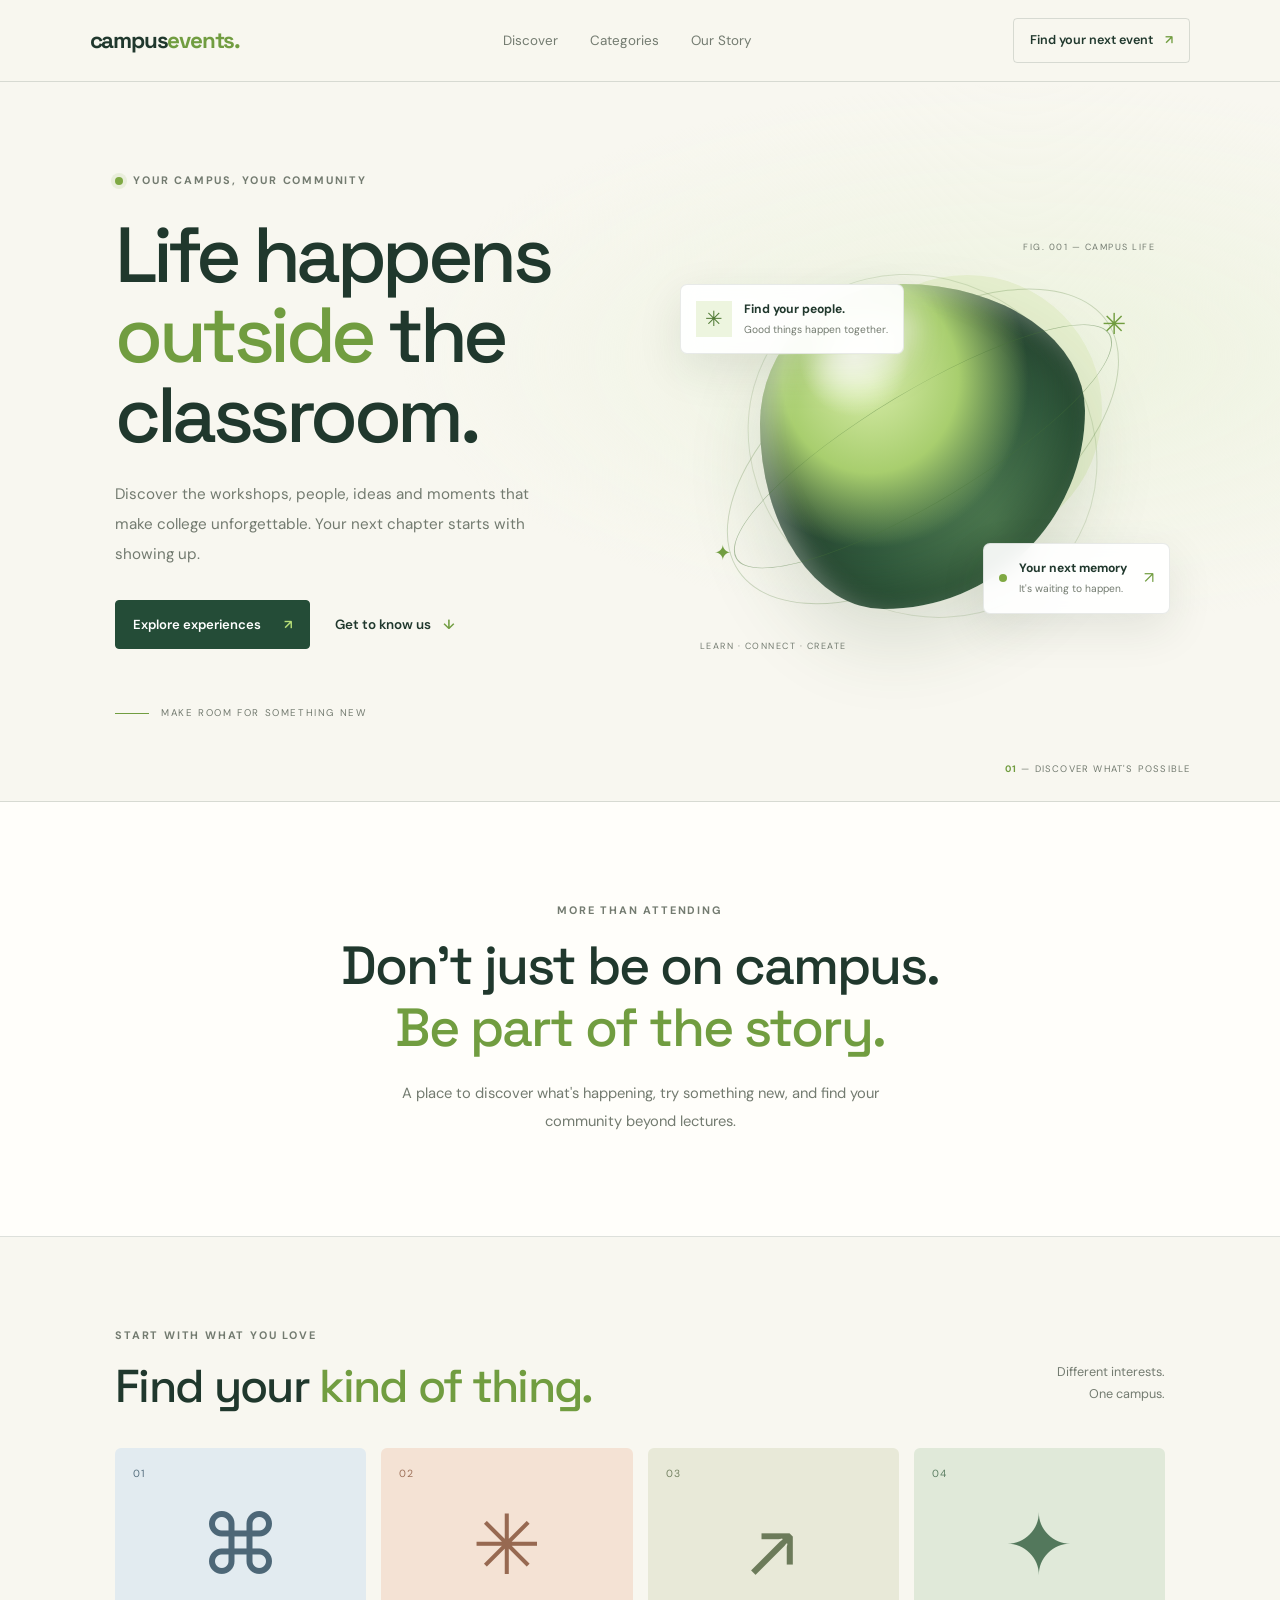
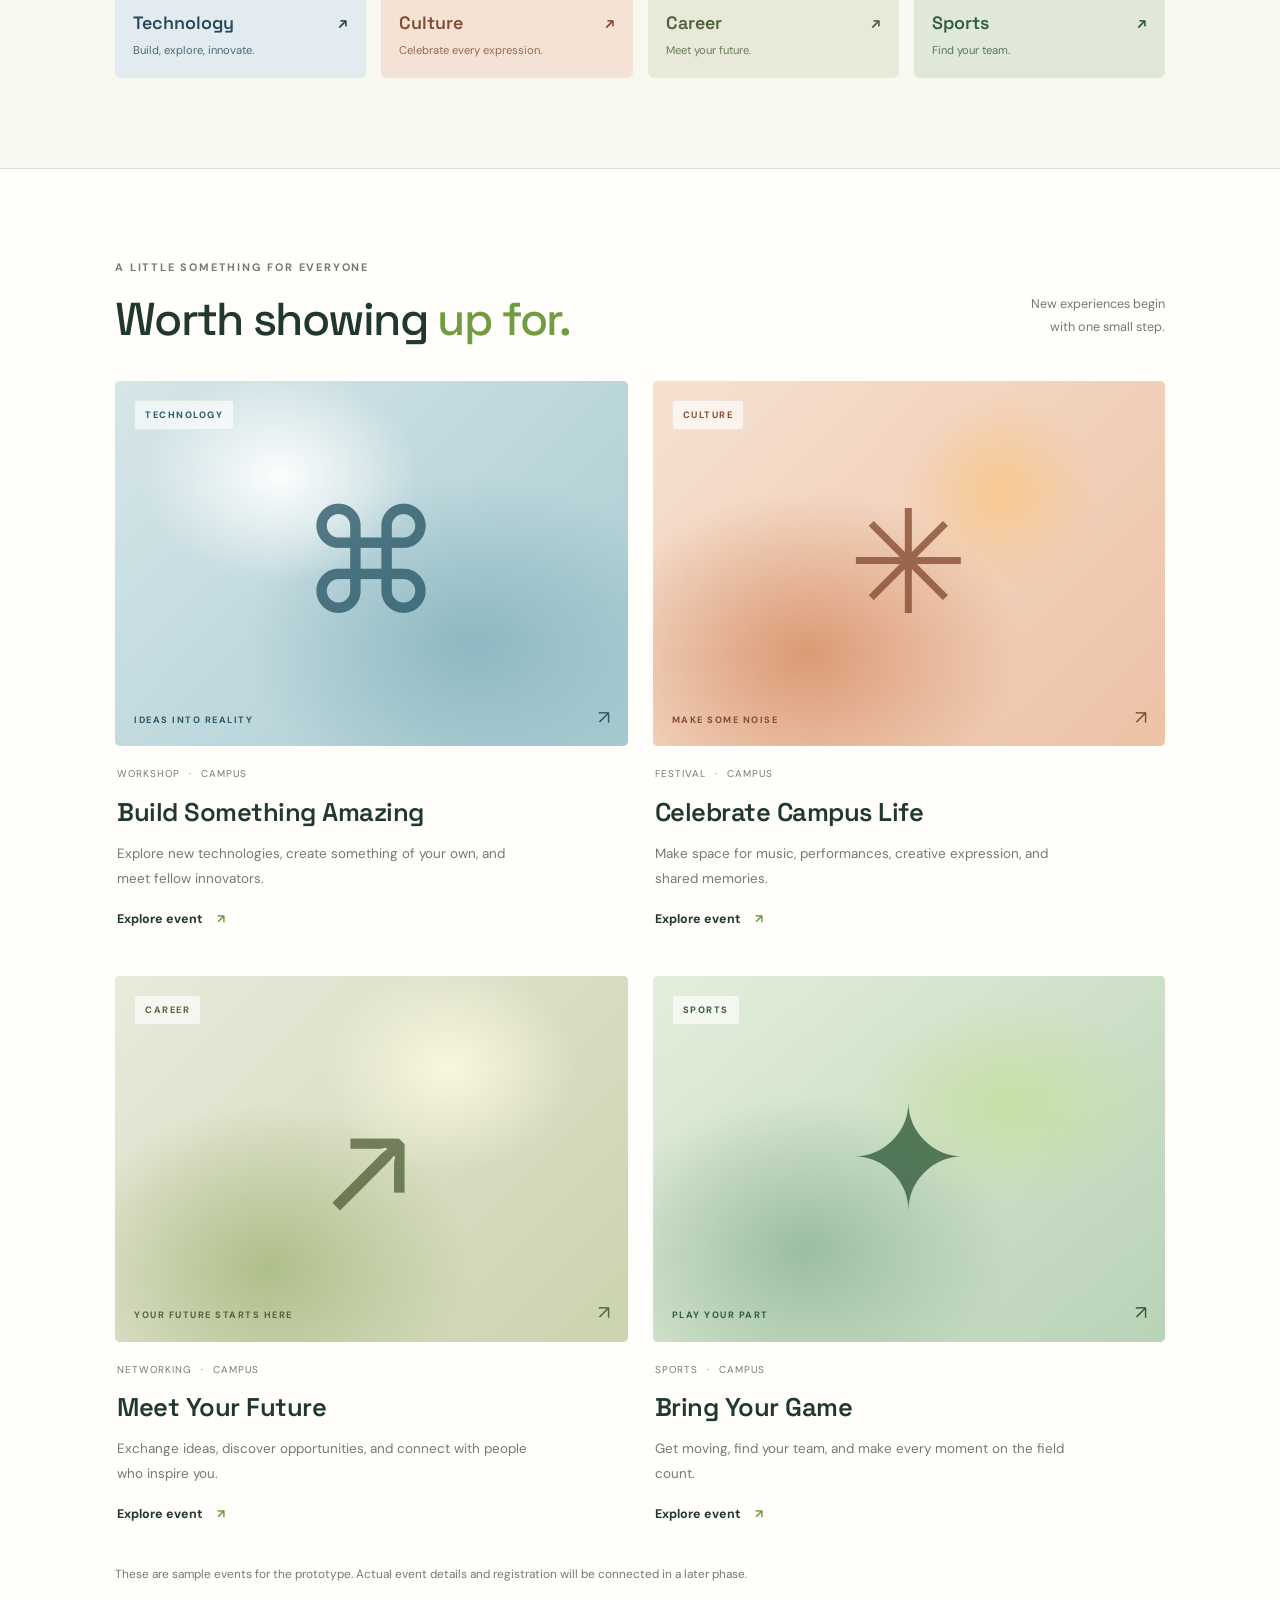
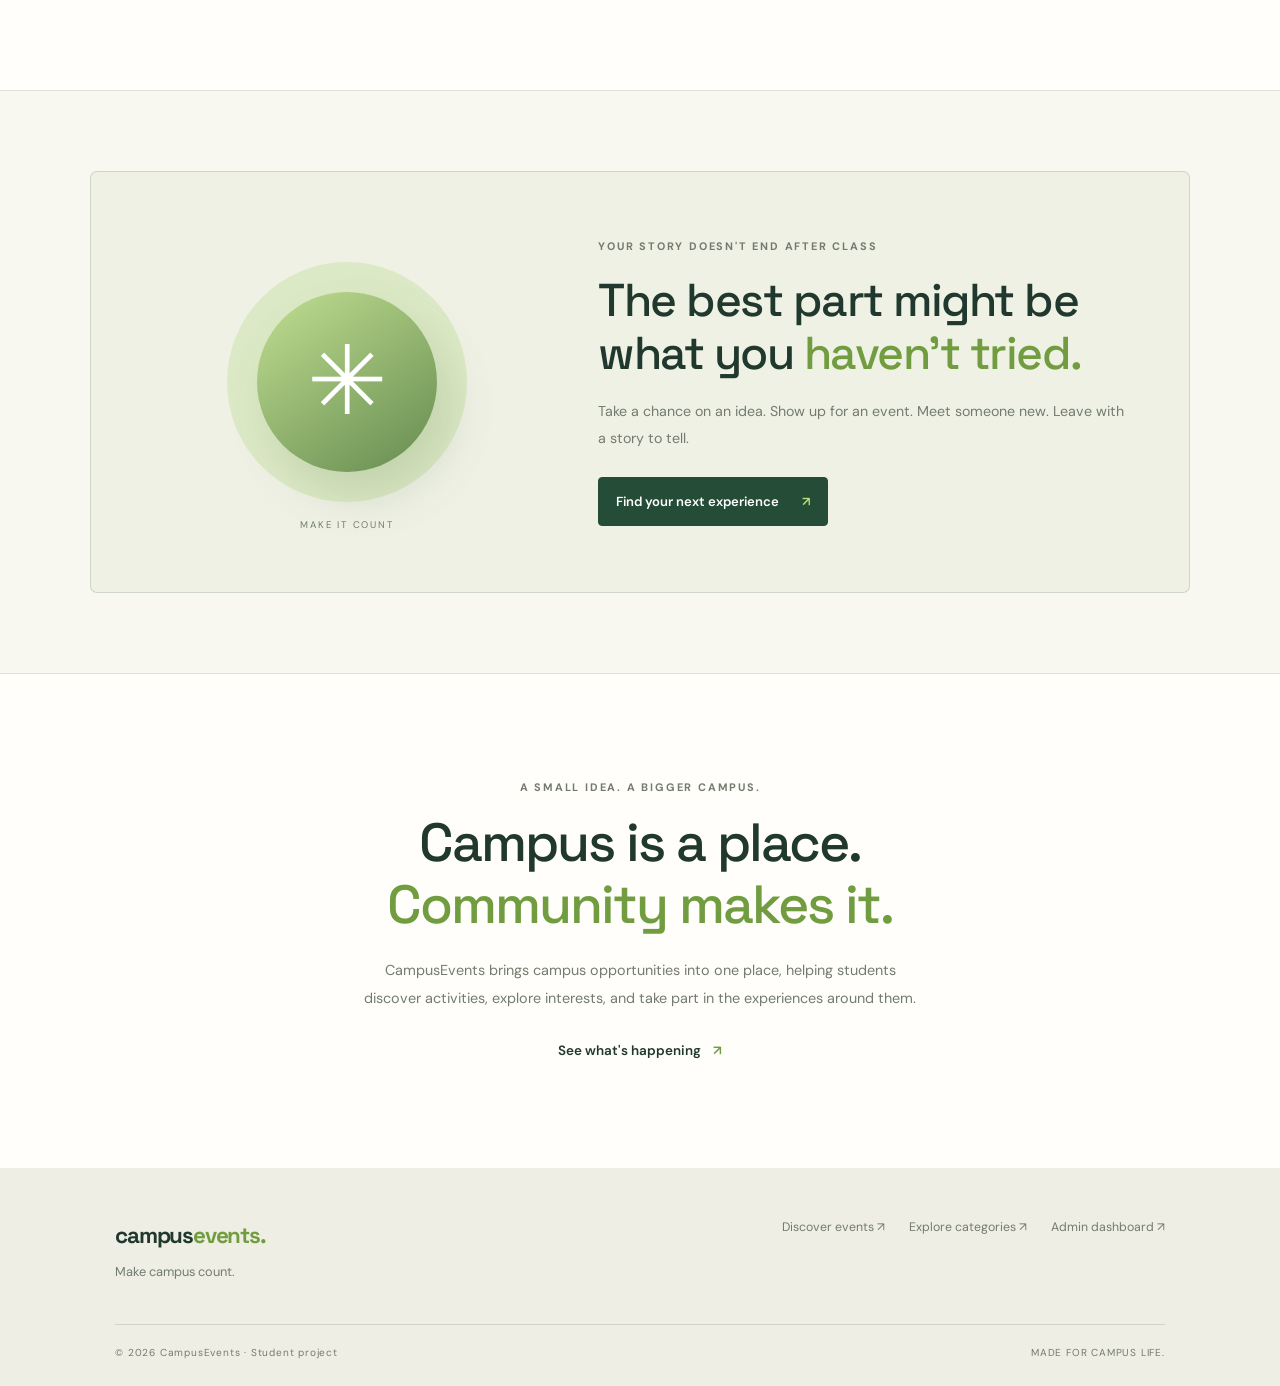
==== index.html @ b8984cbd "Improve homepage styling and layout" ====
<!DOCTYPE html>
<html lang="en">
<head>
    <meta charset="UTF-8">
    <meta name="viewport" content="width=device-width, initial-scale=1.0">
    <meta name="theme-color" content="#f8f7f0">
    <meta name="description" content="Discover workshops, festivals, sports and campus experiences with CampusEvents.">
    <title>CampusEvents — Life Beyond Lectures</title>
    <link rel="stylesheet" href="css/style.css">
</head>
<body>

    <!-- Navigation -->
    <header class="navbar">
        <a href="index.html" class="logo">campus<span>events.</span></a>

        <nav class="nav-links" aria-label="Main navigation">
            <a href="#events">Discover</a>
            <a href="#categories">Categories</a>
            <a href="#about">Our Story</a>
        </nav>

        <a href="#events" class="nav-button">Find your next event <span>↗</span></a>
    </header>

    <main>
        <!-- Hero -->
        <section class="hero">
            <div class="hero-content">
                <p class="eyebrow"><span class="status-dot"></span> YOUR CAMPUS, YOUR COMMUNITY</p>

                <h1>
                    Life happens<br>
                    <span class="highlight">outside</span> the<br>
                    classroom.
                </h1>

                <p class="hero-description">
                    Discover the workshops, people, ideas and moments
                    that make college unforgettable. Your next chapter
                    starts with showing up.
                </p>

                <div class="hero-actions">
                    <a href="#events" class="primary-button">Explore experiences <span>↗</span></a>
                    <a href="#about" class="text-button">Get to know us <span>↓</span></a>
                </div>

                <div class="hero-note">
                    <span class="note-line"></span>
                    MAKE ROOM FOR SOMETHING NEW
                </div>
            </div>

            <div class="hero-visual" aria-label="Decorative illustration representing campus life">
                <div class="sun-disc"></div>
                <div class="orbit orbit-one"></div>
                <div class="orbit orbit-two"></div>
                <div class="hero-blob">
                    <div class="blob-shine"></div>
                    <div class="blob-ring"></div>
                </div>

                <div class="floating-card card-top">
                    <span class="card-icon">✳</span>
                    <div>
                        <strong>Find your people.</strong>
                        <small>Good things happen together.</small>
                    </div>
                </div>

                <div class="floating-card card-bottom">
                    <span class="card-dot"></span>
                    <div>
                        <strong>Your next memory</strong>
                        <small>It's waiting to happen.</small>
                    </div>
                    <span class="card-arrow">↗</span>
                </div>

                <span class="visual-label label-top">FIG. 001 — CAMPUS LIFE</span>
                <span class="visual-label label-bottom">LEARN · CONNECT · CREATE</span>
                <span class="visual-spark spark-one">✳</span>
                <span class="visual-spark spark-two">✦</span>
            </div>

            <div class="hero-index"><span>01</span> — DISCOVER WHAT'S POSSIBLE</div>
        </section>

        <!-- Intro -->
        <section class="intro-section" id="about">
            <p class="eyebrow">MORE THAN ATTENDING</p>
            <h2>Don't just be on campus.<br><span>Be part of the story.</span></h2>
            <p>
                A place to discover what's happening, try something new,
                and find your community beyond lectures.
            </p>
        </section>

        <!-- Categories -->
        <section class="categories-section" id="categories">
            <div class="section-heading">
                <div>
                    <p class="eyebrow">START WITH WHAT YOU LOVE</p>
                    <h2>Find your <span>kind of thing.</span></h2>
                </div>
                <p class="heading-note">Different interests.<br>One campus.</p>
            </div>

            <div class="category-grid">
                <a href="#events" class="category-card category-tech">
                    <span class="category-number">01</span>
                    <span class="category-art">⌘</span>
                    <span class="category-name">Technology <span>↗</span></span>
                    <span class="category-description">Build, explore, innovate.</span>
                </a>

                <a href="#events" class="category-card category-culture">
                    <span class="category-number">02</span>
                    <span class="category-art">✳</span>
                    <span class="category-name">Culture <span>↗</span></span>
                    <span class="category-description">Celebrate every expression.</span>
                </a>

                <a href="#events" class="category-card category-career">
                    <span class="category-number">03</span>
                    <span class="category-art">↗</span>
                    <span class="category-name">Career <span>↗</span></span>
                    <span class="category-description">Meet your future.</span>
                </a>

                <a href="#events" class="category-card category-sports">
                    <span class="category-number">04</span>
                    <span class="category-art">✦</span>
                    <span class="category-name">Sports <span>↗</span></span>
                    <span class="category-description">Find your team.</span>
                </a>
            </div>
        </section>

        <!-- Featured Events -->
        <section class="events-section" id="events">
            <div class="section-heading">
                <div>
                    <p class="eyebrow">A LITTLE SOMETHING FOR EVERYONE</p>
                    <h2>Worth showing <span>up for.</span></h2>
                </div>
                <p class="heading-note">New experiences begin<br>with one small step.</p>
            </div>

            <div class="event-grid">
                <article class="event-card">
                    <a href="event-details.html" class="event-image event-tech" aria-label="View technology workshop">
                        <span class="image-tag">TECHNOLOGY</span>
                        <span class="image-art">⌘</span>
                        <span class="image-bottom">IDEAS INTO REALITY</span>
                        <span class="image-arrow">↗</span>
                    </a>
                    <div class="event-info">
                        <p class="event-meta">WORKSHOP <span>·</span> CAMPUS</p>
                        <h3>Build Something Amazing</h3>
                        <p>Explore new technologies, create something of your own, and meet fellow innovators.</p>
                        <a href="event-details.html" class="event-link">Explore event <span>↗</span></a>
                    </div>
                </article>

                <article class="event-card">
                    <a href="event-details.html" class="event-image event-culture" aria-label="View cultural festival">
                        <span class="image-tag">CULTURE</span>
                        <span class="image-art">✳</span>
                        <span class="image-bottom">MAKE SOME NOISE</span>
                        <span class="image-arrow">↗</span>
                    </a>
                    <div class="event-info">
                        <p class="event-meta">FESTIVAL <span>·</span> CAMPUS</p>
                        <h3>Celebrate Campus Life</h3>
                        <p>Make space for music, performances, creative expression, and shared memories.</p>
                        <a href="event-details.html" class="event-link">Explore event <span>↗</span></a>
                    </div>
                </article>

                <article class="event-card">
                    <a href="event-details.html" class="event-image event-career" aria-label="View networking event">
                        <span class="image-tag">CAREER</span>
                        <span class="image-art">↗</span>
                        <span class="image-bottom">YOUR FUTURE STARTS HERE</span>
                        <span class="image-arrow">↗</span>
                    </a>
                    <div class="event-info">
                        <p class="event-meta">NETWORKING <span>·</span> CAMPUS</p>
                        <h3>Meet Your Future</h3>
                        <p>Exchange ideas, discover opportunities, and connect with people who inspire you.</p>
                        <a href="event-details.html" class="event-link">Explore event <span>↗</span></a>
                    </div>
                </article>

                <article class="event-card">
                    <a href="event-details.html" class="event-image event-sports" aria-label="View sports event">
                        <span class="image-tag">SPORTS</span>
                        <span class="image-art">✦</span>
                        <span class="image-bottom">PLAY YOUR PART</span>
                        <span class="image-arrow">↗</span>
                    </a>
                    <div class="event-info">
                        <p class="event-meta">SPORTS <span>·</span> CAMPUS</p>
                        <h3>Bring Your Game</h3>
                        <p>Get moving, find your team, and make every moment on the field count.</p>
                        <a href="event-details.html" class="event-link">Explore event <span>↗</span></a>
                    </div>
                </article>
            </div>

            <p class="demo-note">
                These are sample events for the prototype. Actual event details
                and registration will be connected in a later phase.
            </p>
        </section>

        <!-- Campus Experience -->
        <section class="experience-section">
            <div class="experience-art">
                <div class="experience-circle circle-one"></div>
                <div class="experience-circle circle-two"></div>
                <div class="experience-star">✳</div>
                <span class="experience-label">MAKE IT COUNT</span>
            </div>

            <div class="experience-content">
                <p class="eyebrow">YOUR STORY DOESN'T END AFTER CLASS</p>
                <h2>The best part might be what you <span>haven't tried.</span></h2>
                <p>
                    Take a chance on an idea. Show up for an event.
                    Meet someone new. Leave with a story to tell.
                </p>
                <a href="#events" class="primary-button">Find your next experience <span>↗</span></a>
            </div>
        </section>

        <!-- About -->
        <section class="community-section">
            <p class="eyebrow">A SMALL IDEA. A BIGGER CAMPUS.</p>
            <h2>Campus is a place.<br><span>Community makes it.</span></h2>
            <p>
                CampusEvents brings campus opportunities into one place,
                helping students discover activities, explore interests,
                and take part in the experiences around them.
            </p>
            <a href="#events" class="text-button">See what's happening <span>↗</span></a>
        </section>
    </main>

    <!-- Footer -->
    <footer class="site-footer">
        <div class="footer-main">
            <div>
                <a href="index.html" class="logo">campus<span>events.</span></a>
                <p class="footer-tagline">Make campus count.</p>
            </div>

            <div class="footer-links">
                <a href="#events">Discover events ↗</a>
                <a href="#categories">Explore categories ↗</a>
                <a href="admin.html">Admin dashboard ↗</a>
            </div>
        </div>

        <div class="footer-bottom">
            <span>© 2026 CampusEvents · Student project</span>
            <span>MADE FOR CAMPUS LIFE.</span>
        </div>
    </footer>

</body>
</html>
---- css/style.css ----
@import url('https://fonts.googleapis.com/css2?family=DM+Sans:wght@400;500;600;700&family=Space+Grotesk:wght@400;500;600;700&display=swap');

:root {
    --bg: #f8f7f0;
    --white: #ffffff;
    --surface: #eeeee4;
    --green: #244c37;
    --green-light: #dfeccf;
    --accent: #b7df78;
    --text: #20382d;
    --muted: #737b70;
    --line: rgba(32, 56, 45, 0.15);
    --heading: 'Space Grotesk', sans-serif;
    --body: 'DM Sans', sans-serif;
}

* {
    box-sizing: border-box;
    margin: 0;
    padding: 0;
}

html {
    scroll-behavior: smooth;
    scroll-padding-top: 85px;
}

body {
    background: var(--bg);
    color: var(--text);
    font-family: var(--body);
    line-height: 1.6;
    overflow-x: hidden;
}

a {
    color: inherit;
    text-decoration: none;
}

button {
    font: inherit;
}

a:focus-visible,
button:focus-visible {
    outline: 3px solid #739f3d;
    outline-offset: 4px;
}

::selection {
    background: var(--accent);
    color: var(--green);
}

/* NAVIGATION */

.navbar {
    min-height: 82px;
    padding: 0 7%;
    display: flex;
    align-items: center;
    justify-content: space-between;
    gap: 25px;
    background: rgba(248, 247, 240, 0.96);
    border-bottom: 1px solid var(--line);
    position: relative;
    z-index: 5;
}

.logo {
    font-family: var(--heading);
    font-size: 1.4rem;
    font-weight: 700;
    letter-spacing: -1.2px;
    white-space: nowrap;
}

.logo span {
    color: #719d40;
}

.nav-links {
    display: flex;
    align-items: center;
    gap: 32px;
}

.nav-links a {
    color: var(--muted);
    font-size: 0.84rem;
    transition: color 0.2s ease;
}

.nav-links a:hover {
    color: var(--green);
}

.nav-button {
    padding: 11px 16px;
    border: 1px solid var(--line);
    border-radius: 4px;
    font-size: 0.79rem;
    font-weight: 600;
    transition: background 0.2s ease;
}

.nav-button:hover {
    background: var(--green-light);
}

.nav-button span {
    color: #719d40;
    margin-left: 9px;
}

/* HERO */

.hero {
    min-height: 680px;
    padding: 90px 9% 80px;
    display: grid;
    grid-template-columns: 1.05fr 0.95fr;
    align-items: center;
    gap: 30px;
    position: relative;
    overflow: hidden;
    background:
        radial-gradient(ellipse at 80% 38%, #edf3df 0%, transparent 43%),
        var(--bg);
    border-bottom: 1px solid var(--line);
}

.hero-content,
.hero-visual {
    position: relative;
    z-index: 1;
}

.eyebrow {
    display: flex;
    align-items: center;
    gap: 10px;
    color: var(--muted);
    font-size: 0.68rem;
    font-weight: 700;
    letter-spacing: 1.8px;
}

.status-dot,
.card-dot {
    width: 8px;
    height: 8px;
    border-radius: 50%;
    background: #7fa943;
    flex-shrink: 0;
}

.status-dot {
    box-shadow: 0 0 0 4px rgba(127, 169, 67, 0.12);
}

.hero h1 {
    margin-top: 27px;
    font-family: var(--heading);
    font-size: clamp(3.4rem, 6.1vw, 5.8rem);
    font-weight: 500;
    line-height: 1.02;
    letter-spacing: -4.5px;
}

.highlight {
    color: #719d40;
}

.hero-description {
    max-width: 430px;
    margin-top: 25px;
    color: var(--muted);
    font-size: 0.95rem;
    line-height: 1.95;
}

.hero-actions {
    display: flex;
    align-items: center;
    flex-wrap: wrap;
    gap: 25px;
    margin-top: 31px;
}

.primary-button {
    min-height: 49px;
    padding: 13px 17px;
    display: inline-flex;
    align-items: center;
    justify-content: center;
    gap: 23px;
    background: var(--green);
    color: white;
    border: 1px solid var(--green);
    border-radius: 4px;
    font-size: 0.82rem;
    font-weight: 600;
    transition: transform 0.25s ease, background 0.25s ease;
}

.primary-button:hover {
    background: #356747;
    transform: translateY(-3px);
}

.primary-button span {
    color: var(--accent);
}

.text-button {
    display: inline-flex;
    align-items: center;
    gap: 12px;
    font-size: 0.84rem;
    font-weight: 600;
    transition: color 0.2s ease;
}

.text-button span {
    color: #719d40;
}

.text-button:hover {
    color: #719d40;
}

.hero-note {
    display: flex;
    align-items: center;
    gap: 12px;
    margin-top: 56px;
    color: var(--muted);
    font-size: 0.61rem;
    letter-spacing: 1.6px;
}

.note-line {
    width: 34px;
    height: 1px;
    background: #719d40;
}

/* HERO ILLUSTRATION */

.hero-visual {
    min-height: 440px;
    display: flex;
    align-items: center;
    justify-content: center;
    isolation: isolate;
}

.sun-disc {
    position: absolute;
    width: 270px;
    height: 270px;
    top: 11%;
    right: 13%;
    border-radius: 50%;
    background: #e6efcf;
    z-index: -2;
}

.hero-blob {
    width: clamp(210px, 28vw, 325px);
    aspect-ratio: 1;
    position: relative;
    border-radius: 44% 56% 62% 38% / 43% 39% 61% 57%;
    background:
        radial-gradient(ellipse at 29% 22%, #f7ffe7 0%, transparent 17%),
        radial-gradient(ellipse at 34% 29%, #d7eca9 0%, #a8ce6e 29%, transparent 52%),
        radial-gradient(ellipse at 72% 74%, #4d7950 0%, #315a3d 37%, #24402e 68%);
    box-shadow:
        inset -20px -22px 42px rgba(19, 48, 27, 0.3),
        inset 12px 8px 24px rgba(255, 255, 255, 0.4),
        0 35px 75px rgba(55, 88, 42, 0.15);
    animation: blob-float 7s ease-in-out infinite;
}

.blob-shine {
    position: absolute;
    top: 11%;
    left: 17%;
    width: 33%;
    height: 15%;
    border-radius: 50%;
    background: rgba(255, 255, 245, 0.8);
    filter: blur(16px);
    transform: rotate(-35deg);
}

.blob-ring {
    position: absolute;
    inset: 12% -17%;
    border: 1px solid rgba(71, 115, 56, 0.45);
    border-radius: 50%;
    transform: rotate(-31deg) scaleY(0.45);
}

.orbit {
    position: absolute;
    width: 92%;
    height: 53%;
    border: 1px solid rgba(91, 130, 63, 0.27);
    border-radius: 50%;
    pointer-events: none;
}

.orbit-one {
    transform: rotate(-34deg);
    animation: orbit-turn 24s linear infinite;
}

.orbit-two {
    width: 75%;
    height: 75%;
    border-color: rgba(91, 130, 63, 0.18);
    transform: rotate(40deg);
    animation: orbit-turn 32s linear infinite reverse;
}

.floating-card {
    position: absolute;
    z-index: 2;
    display: flex;
    align-items: center;
    gap: 12px;
    padding: 15px;
    background: rgba(255, 255, 255, 0.92);
    border: 1px solid rgba(32, 56, 45, 0.1);
    border-radius: 7px;
    box-shadow: 0 15px 45px rgba(39, 58, 35, 0.1);
    backdrop-filter: blur(10px);
    animation: card-float 6s ease-in-out infinite;
}

.floating-card strong,
.floating-card small {
    display: block;
}

.floating-card strong {
    font-size: 0.76rem;
    font-weight: 700;
}

.floating-card small {
    margin-top: 3px;
    color: var(--muted);
    font-size: 0.64rem;
}

.card-icon {
    width: 36px;
    height: 36px;
    display: grid;
    place-items: center;
    background: #edf5df;
    color: #507a35;
    font-size: 1.3rem;
}

.card-top {
    top: 13%;
    left: 0;
}

.card-bottom {
    right: -1%;
    bottom: 12%;
    animation-delay: -2.5s;
}

.card-arrow {
    margin-left: 5px;
    color: #719d40;
}

.visual-label {
    position: absolute;
    color: var(--muted);
    font-size: 0.56rem;
    letter-spacing: 1.5px;
}

.label-top {
    top: 3%;
    right: 2%;
}

.label-bottom {
    bottom: 3%;
    left: 4%;
}

.visual-spark {
    position: absolute;
    color: #719d40;
}

.spark-one {
    top: 17%;
    right: 8%;
    font-size: 1.8rem;
    animation: sparkle 4s ease-in-out infinite;
}

.spark-two {
    left: 7%;
    bottom: 22%;
    font-size: 1.3rem;
    animation: sparkle 5s ease-in-out infinite reverse;
}

.hero-index {
    position: absolute;
    right: 7%;
    bottom: 24px;
    color: var(--muted);
    font-size: 0.59rem;
    letter-spacing: 1.2px;
}

.hero-index span {
    color: #719d40;
    font-weight: 700;
}

/* INTRO */

.intro-section {
    padding: 100px 8%;
    text-align: center;
    border-bottom: 1px solid var(--line);
    background: #fffefa;
}

.intro-section .eyebrow {
    justify-content: center;
}

.intro-section h2,
.section-heading h2,
.community-section h2 {
    margin-top: 16px;
    font-family: var(--heading);
    font-size: clamp(2.2rem, 4.2vw, 3.9rem);
    font-weight: 500;
    line-height: 1.15;
    letter-spacing: -2px;
}

.intro-section h2 span,
.section-heading h2 span,
.community-section h2 span {
    color: #719d40;
}

.intro-section > p:last-child {
    max-width: 500px;
    margin: 21px auto 0;
    color: var(--muted);
    font-size: 0.92rem;
    line-height: 1.9;
}

/* SECTION HEADINGS */

.categories-section,
.events-section {
    padding-left: 9%;
    padding-right: 9%;
}

.categories-section {
    padding-top: 90px;
    padding-bottom: 90px;
}

.events-section {
    padding-top: 90px;
    padding-bottom: 105px;
    background: #fffefa;
    border-top: 1px solid var(--line);
    border-bottom: 1px solid var(--line);
}

.section-heading {
    display: flex;
    align-items: end;
    justify-content: space-between;
    gap: 24px;
}

.section-heading h2 {
    font-size: clamp(2rem, 3.6vw, 3.2rem);
    letter-spacing: -1.7px;
}

.heading-note {
    padding-bottom: 7px;
    color: var(--muted);
    font-size: 0.79rem;
    line-height: 1.8;
    text-align: right;
}

/* CATEGORY CARDS */

.category-grid {
    display: grid;
    grid-template-columns: repeat(4, minmax(0, 1fr));
    gap: 15px;
    margin-top: 35px;
}

.category-card {
    min-height: 230px;
    padding: 18px;
    display: flex;
    flex-direction: column;
    position: relative;
    overflow: hidden;
    border-radius: 6px;
    transition: transform 0.25s ease, box-shadow 0.25s ease;
}

.category-card:hover {
    transform: translateY(-5px);
    box-shadow: 0 14px 35px rgba(35, 56, 39, 0.1);
}

.category-tech {
    background: #e2ebf0;
    color: #28475a;
}

.category-culture {
    background: #f4e2d4;
    color: #804b31;
}

.category-career {
    background: #e8e9d8;
    color: #4e603b;
}

.category-sports {
    background: #e0e9d9;
    color: #315c3d;
}

.category-number {
    font-size: 0.65rem;
    letter-spacing: 1px;
    opacity: 0.75;
}

.category-art {
    margin: auto;
    align-self: center;
    font-family: var(--heading);
    font-size: 5.2rem;
    line-height: 1.2;
    opacity: 0.8;
    transition: transform 0.35s ease;
}

.category-card:hover .category-art {
    transform: rotate(-8deg) scale(1.1);
}

.category-name {
    display: flex;
    justify-content: space-between;
    align-items: center;
    font-family: var(--heading);
    font-size: 1.12rem;
    font-weight: 600;
}

.category-name span {
    font-size: 1rem;
}

.category-description {
    margin-top: 5px;
    font-size: 0.7rem;
    opacity: 0.8;
}

/* EVENT CARDS */

.event-grid {
    display: grid;
    grid-template-columns: repeat(2, minmax(0, 1fr));
    gap: 45px 25px;
    margin-top: 35px;
}

.event-card {
    min-width: 0;
}

.event-image {
    min-height: 270px;
    aspect-ratio: 1.4;
    position: relative;
    overflow: hidden;
    display: flex;
    align-items: center;
    justify-content: center;
    border-radius: 5px;
    isolation: isolate;
}

.event-image::before {
    content: "";
    position: absolute;
    inset: 0;
    z-index: -1;
    transition: transform 0.6s cubic-bezier(0.2, 0.7, 0.2, 1);
}

.event-card:hover .event-image::before {
    transform: scale(1.08);
}

.event-tech {
    background: #dce9ee;
    color: #2b5868;
}

.event-tech::before {
    background:
        radial-gradient(ellipse at 32% 26%, rgba(255, 255, 255, 0.95), transparent 28%),
        radial-gradient(ellipse at 70% 72%, #8eb8c2, transparent 45%),
        linear-gradient(135deg, #d6e6e9, #a8cbd1);
}

.event-culture {
    background: #f0d9c8;
    color: #854c32;
}

.event-culture::before {
    background:
        radial-gradient(circle at 68% 30%, #f8c991, transparent 22%),
        radial-gradient(ellipse at 30% 75%, #db9a75, transparent 42%),
        linear-gradient(135deg, #f6e1d1, #edc2a6);
}

.event-career {
    background: #e3e5d3;
    color: #52633c;
}

.event-career::before {
    background:
        radial-gradient(ellipse at 65% 25%, #f9f6df, transparent 27%),
        radial-gradient(ellipse at 30% 80%, #afbf8a, transparent 40%),
        linear-gradient(135deg, #e9eadb, #cbd3af);
}

.event-sports {
    background: #dbe8d7;
    color: #315b3b;
}

.event-sports::before {
    background:
        radial-gradient(ellipse at 70% 35%, #c7e0a6, transparent 30%),
        radial-gradient(ellipse at 30% 75%, #9cbea0, transparent 40%),
        linear-gradient(140deg, #e4eedb, #b9d3b7);
}

.image-tag,
.image-bottom,
.image-arrow,
.image-art {
    position: absolute;
    z-index: 1;
}

.image-tag,
.image-bottom {
    font-size: 0.58rem;
    font-weight: 700;
    letter-spacing: 1.5px;
}

.image-tag {
    top: 19px;
    left: 19px;
    padding: 7px 10px;
    background: rgba(255, 255, 255, 0.63);
    border: 1px solid rgba(32, 56, 45, 0.08);
    border-radius: 3px;
}

.image-bottom {
    left: 19px;
    bottom: 19px;
}

.image-arrow {
    right: 18px;
    bottom: 13px;
    font-size: 1.2rem;
    transition: transform 0.25s ease;
}

.event-card:hover .image-arrow {
    transform: translate(3px, -3px);
}

.image-art {
    font-family: var(--heading);
    font-size: clamp(6rem, 12vw, 9rem);
    font-weight: 400;
    line-height: 1;
    opacity: 0.78;
    transition: transform 0.45s ease;
}

.event-card:hover .image-art {
    transform: scale(1.1) rotate(-5deg);
}

.event-info {
    padding: 20px 2px 0;
}

.event-meta {
    display: flex;
    gap: 9px;
    align-items: center;
    color: var(--muted);
    font-size: 0.62rem;
    letter-spacing: 1px;
}

.event-info h3 {
    margin-top: 10px;
    font-family: var(--heading);
    font-size: clamp(1.25rem, 2vw, 1.6rem);
    font-weight: 600;
    letter-spacing: -0.5px;
}

.event-info > p:not(.event-meta) {
    max-width: 410px;
    margin-top: 9px;
    color: var(--muted);
    font-size: 0.84rem;
    line-height: 1.85;
}

.event-link {
    display: inline-flex;
    align-items: center;
    gap: 15px;
    margin-top: 18px;
    font-size: 0.78rem;
    font-weight: 700;
}

.event-link span {
    color: #719d40;
    transition: transform 0.2s ease;
}

.event-link:hover span {
    transform: translate(3px, -3px);
}

.demo-note {
    max-width: 650px;
    margin-top: 38px;
    color: var(--muted);
    font-size: 0.74rem;
    line-height: 1.8;
}

/* EXPERIENCE SECTION */

.experience-section {
    margin: 80px 7%;
    padding: 60px;
    display: grid;
    grid-template-columns: 0.85fr 1.15fr;
    align-items: center;
    gap: 55px;
    overflow: hidden;
    border: 1px solid var(--line);
    border-radius: 7px;
    background: #eff1e5;
}

.experience-art {
    min-height: 300px;
    display: grid;
    place-items: center;
    position: relative;
}

.experience-circle {
    position: absolute;
    border-radius: 50%;
}

.circle-one {
    width: 240px;
    height: 240px;
    background: #dce9c6;
}

.circle-two {
    width: 180px;
    height: 180px;
    background: linear-gradient(145deg, #c2df92, #648b4f);
    box-shadow: 15px 25px 45px rgba(67, 103, 49, 0.16);
    animation: blob-float 7s ease-in-out infinite;
}

.experience-star {
    position: relative;
    z-index: 1;
    color: white;
    font-size: 6rem;
    animation: sparkle 5s ease-in-out infinite;
}

.experience-label {
    position: absolute;
    bottom: 0;
    color: var(--muted);
    font-size: 0.6rem;
    letter-spacing: 1.8px;
}

.experience-content h2 {
    margin-top: 18px;
    font-family: var(--heading);
    font-size: clamp(2rem, 3.6vw, 3.2rem);
    font-weight: 500;
    line-height: 1.15;
    letter-spacing: -1.5px;
}

.experience-content h2 span {
    color: #719d40;
}

.experience-content > p:not(.eyebrow) {
    margin: 18px 0 25px;
    color: var(--muted);
    font-size: 0.89rem;
    line-height: 1.9;
}

/* COMMUNITY */

.community-section {
    padding: 105px 9%;
    text-align: center;
    background: #fffefa;
    border-top: 1px solid var(--line);
}

.community-section .eyebrow {
    justify-content: center;
}

.community-section > p:not(.eyebrow) {
    max-width: 570px;
    margin: 20px auto 25px;
    color: var(--muted);
    font-size: 0.9rem;
    line-height: 1.95;
}

.community-section .text-button {
    justify-content: center;
}

/* FOOTER */

.site-footer {
    padding: 50px 9% 25px;
    background: #eeeee4;
}

.footer-main {
    display: flex;
    justify-content: space-between;
    align-items: start;
    gap: 35px;
    padding-bottom: 42px;
}

.footer-tagline {
    margin-top: 8px;
    color: var(--muted);
    font-size: 0.8rem;
}

.footer-links {
    display: flex;
    flex-wrap: wrap;
    gap: 24px;
}

.footer-links a {
    color: var(--muted);
    font-size: 0.77rem;
    transition: color 0.2s ease;
}

.footer-links a:hover {
    color: var(--green);
}

.footer-bottom {
    display: flex;
    justify-content: space-between;
    gap: 20px;
    padding-top: 20px;
    border-top: 1px solid var(--line);
    color: var(--muted);
    font-size: 0.63rem;
    letter-spacing: 0.8px;
}

/* ANIMATIONS */

@keyframes blob-float {
    0%, 100% {
        transform: translateY(0) rotate(-5deg);
        border-radius: 44% 56% 62% 38% / 43% 39% 61% 57%;
    }

    50% {
        transform: translateY(-13px) rotate(4deg);
        border-radius: 54% 46% 43% 57% / 51% 60% 40% 49%;
    }
}

@keyframes orbit-turn {
    from { rotate: 0deg; }
    to { rotate: 360deg; }
}

@keyframes card-float {
    0%, 100% { translate: 0 0; }
    50% { translate: 0 -8px; }
}

@keyframes sparkle {
    0%, 100% { transform: rotate(0deg) scale(1); }
    50% { transform: rotate(18deg) scale(1.12); }
}

/* TABLET */

@media (max-width: 1000px) {
    .navbar {
        padding: 0 5%;
    }

    .hero {
        padding: 75px 6%;
        grid-template-columns: 1fr 0.85fr;
    }

    .hero h1 {
        letter-spacing: -3px;
    }

    .categories-section,
    .events-section,
    .community-section,
    .site-footer {
        padding-left: 6%;
        padding-right: 6%;
    }

    .category-grid {
        grid-template-columns: repeat(2, minmax(0, 1fr));
    }

    .experience-section {
        margin: 60px 5%;
        padding: 35px;
        gap: 30px;
    }
}

/* MOBILE */

@media (max-width: 700px) {
    .navbar {
        min-height: 72px;
        flex-wrap: wrap;
        gap: 12px;
        padding: 15px 5%;
    }

    .logo {
        font-size: 1.2rem;
    }

    .nav-links {
        order: 3;
        width: 100%;
        justify-content: space-between;
        gap: 10px;
        padding-top: 10px;
        border-top: 1px solid var(--line);
    }

    .nav-links a {
        font-size: 0.74rem;
    }

    .nav-button {
        padding: 9px 10px;
        font-size: 0.7rem;
    }

    .hero {
        min-height: auto;
        padding: 65px 6% 55px;
        grid-template-columns: 1fr;
        gap: 20px;
    }

    .hero h1 {
        font-size: clamp(3.3rem, 13vw, 5rem);
        letter-spacing: -3px;
    }

    .hero-description {
        font-size: 0.88rem;
    }

    .hero-note {
        margin-top: 35px;
    }

    .hero-visual {
        min-height: 350px;
        margin-top: 10px;
    }

    .hero-blob {
        width: min(64vw, 275px);
    }

    .sun-disc {
        width: 220px;
        height: 220px;
        right: 10%;
    }

    .card-top {
        left: 0;
        top: 8%;
    }

    .card-bottom {
        right: 0;
        bottom: 8%;
    }

    .floating-card {
        padding: 11px;
        gap: 9px;
    }

    .floating-card strong {
        font-size: 0.69rem;
    }

    .floating-card small {
        font-size: 0.58rem;
    }

    .hero-index {
        right: 6%;
        bottom: 15px;
    }

    .intro-section {
        padding: 75px 6%;
    }

    .intro-section h2,
    .section-heading h2,
    .community-section h2 {
        letter-spacing: -1.2px;
    }

    .categories-section {
        padding-top: 70px;
        padding-bottom: 70px;
    }

    .events-section {
        padding-top: 70px;
        padding-bottom: 75px;
    }

    .section-heading {
        align-items: start;
        flex-direction: column;
        gap: 12px;
    }

    .heading-note {
        text-align: left;
    }

    .category-grid {
        gap: 10px;
        margin-top: 25px;
    }

    .category-card {
        min-height: 195px;
        padding: 13px;
    }

    .category-art {
        font-size: 4rem;
    }

    .category-name {
        font-size: 0.96rem;
    }

    .category-description {
        font-size: 0.65rem;
    }

    .event-grid {
        grid-template-columns: 1fr;
        gap: 35px;
        margin-top: 25px;
    }

    .event-image {
        min-height: 240px;
        aspect-ratio: 1.3;
    }

    .image-art {
        font-size: 7rem;
    }

    .experience-section {
        margin: 45px 4%;
        padding: 35px 22px;
        grid-template-columns: 1fr;
        gap: 35px;
    }

    .experience-art {
        min-height: 240px;
    }

    .circle-one {
        width: 200px;
        height: 200px;
    }

    .circle-two {
        width: 150px;
        height: 150px;
    }

    .experience-content h2 {
        font-size: 2.25rem;
    }

    .community-section {
        padding-top: 75px;
        padding-bottom: 75px;
    }

    .footer-main,
    .footer-bottom {
        flex-direction: column;
        align-items: start;
    }

    .footer-main {
        gap: 28px;
    }

    .footer-links {
        flex-direction: column;
        gap: 14px;
    }

    .footer-bottom {
        gap: 8px;
    }
}

/* ACCESSIBILITY */

@media (prefers-reduced-motion: reduce) {
    *,
    *::before,
    *::after {
        scroll-behavior: auto !important;
        animation-duration: 0.01ms !important;
        animation-iteration-count: 1 !important;
        transition-duration: 0.01ms !important;
    }
}
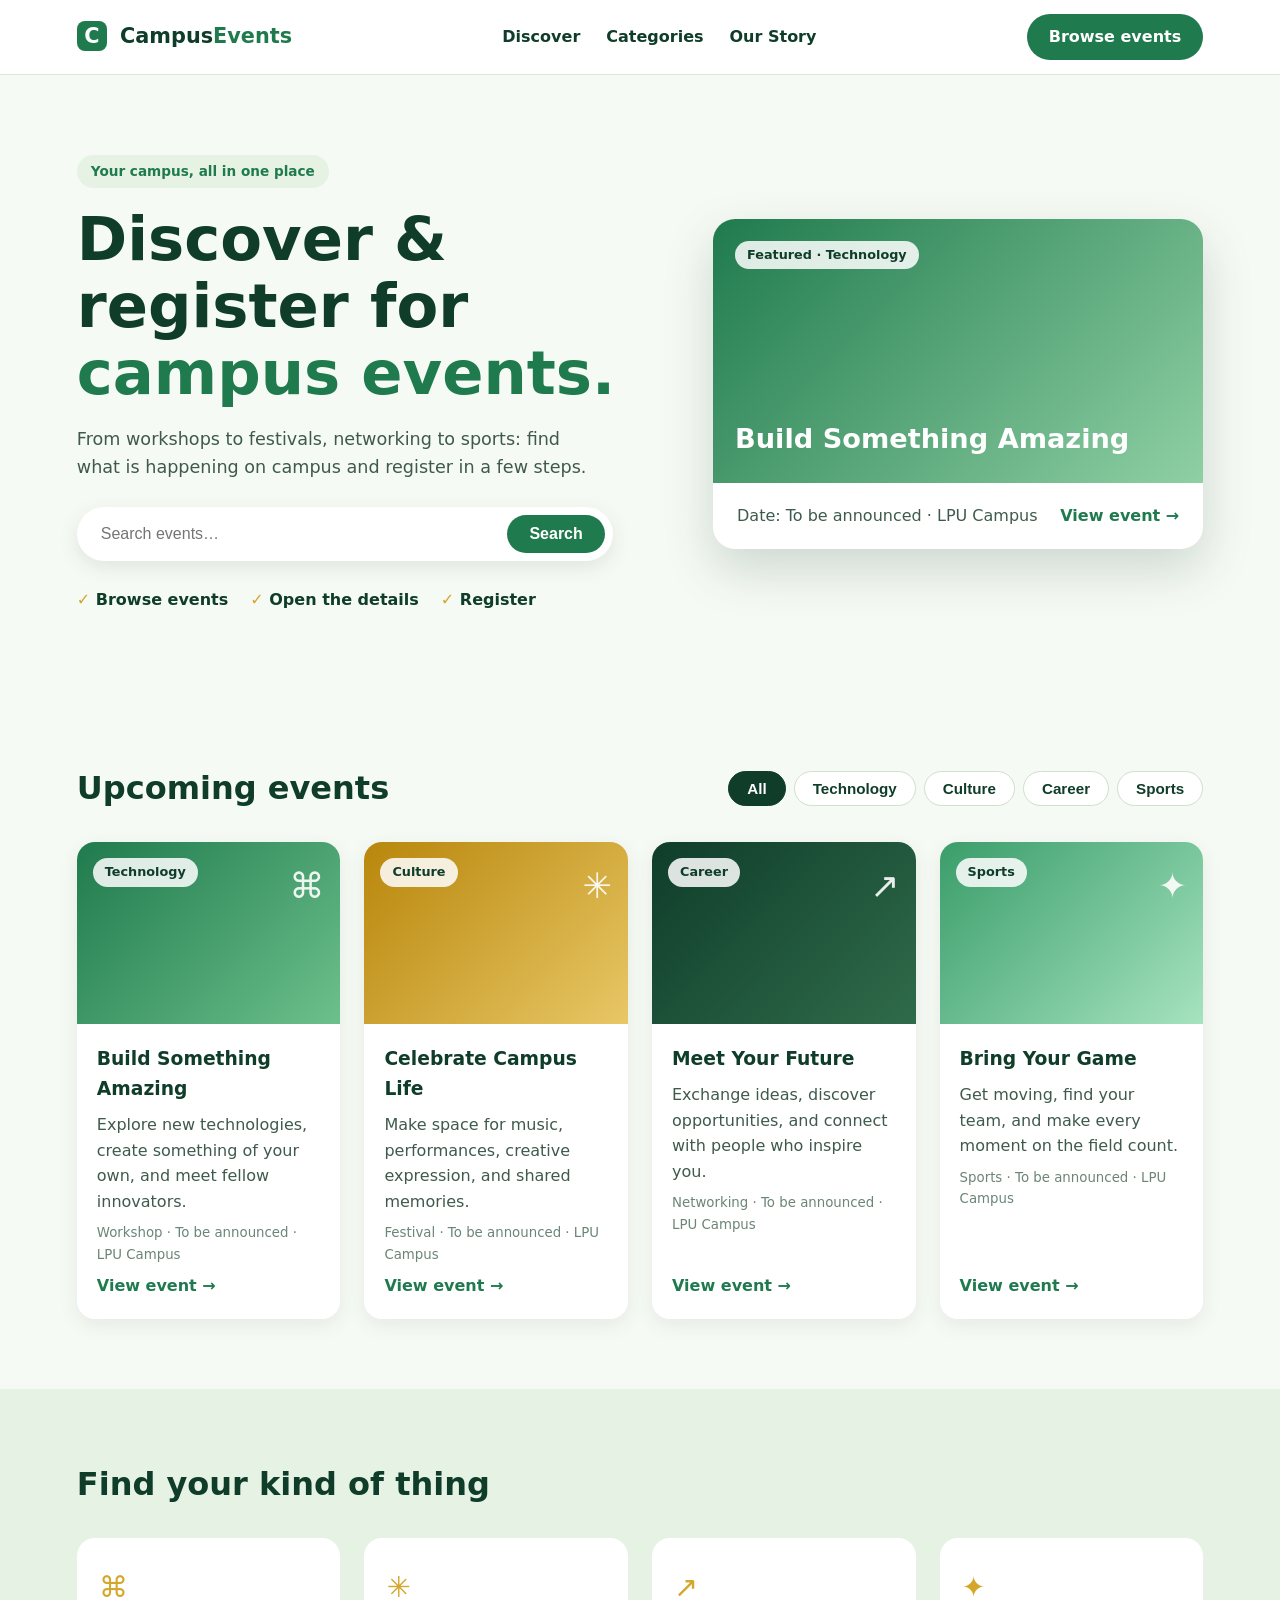
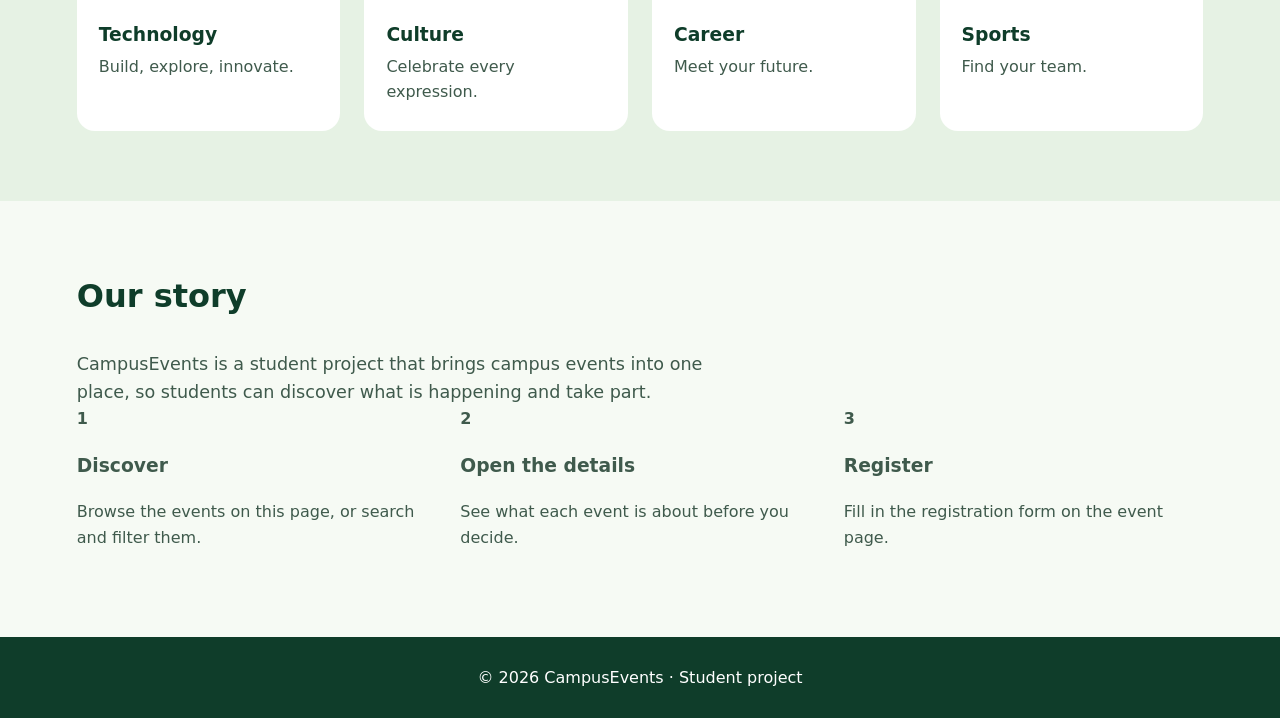
==== commit 77776c28: "Update homepage HTML and CSS" ====
--- a/index.html
+++ b/index.html
@@ -1,275 +1,172 @@
-
 <!DOCTYPE html>
 <html lang="en">
 <head>
-    <meta charset="UTF-8">
-    <meta name="viewport" content="width=device-width, initial-scale=1.0">
-    <meta name="theme-color" content="#f8f7f0">
-    <meta name="description" content="Discover workshops, festivals, sports and campus experiences with CampusEvents.">
-    <title>CampusEvents — Life Beyond Lectures</title>
-    <link rel="stylesheet" href="css/style.css">
+  <meta charset="UTF-8">
+  <meta name="viewport" content="width=device-width, initial-scale=1.0">
+  <title>CampusEvents — Discover campus events</title>
+  <link rel="stylesheet" href="css/style.css">
 </head>
-<body>
+<body class="home-page">
 
-    <!-- Navigation -->
-    <header class="navbar">
-        <a href="index.html" class="logo">campus<span>events.</span></a>
+  <header class="hm-header">
+    <a href="index.html" class="hm-logo"><b>C</b> Campus<span>Events</span></a>
+    <nav class="hm-nav">
+      <a href="#events">Discover</a>
+      <a href="#categories">Categories</a>
+      <a href="#story">Our Story</a>
+    </nav>
+    <a href="#events" class="hm-btn">Browse events</a>
+  </header>
 
-        <nav class="nav-links" aria-label="Main navigation">
-            <a href="#events">Discover</a>
-            <a href="#categories">Categories</a>
-            <a href="#about">Our Story</a>
-        </nav>
+  <main>
+    <!-- HERO -->
+    <section class="hm-hero">
+      <div class="hm-hero-text">
+        <span class="hm-pill">Your campus, all in one place</span>
+        <h1>Discover &amp; register for <span>campus events.</span></h1>
+        <p>From workshops to festivals, networking to sports: find what is
+           happening on campus and register in a few steps.</p>
+        <div class="hm-search">
+          <input type="text" id="hm-search" placeholder="Search events…">
+          <button type="button" id="hm-search-btn" class="hm-btn">Search</button>
+        </div>
+        <ul class="hm-points">
+          <li>Browse events</li>
+          <li>Open the details</li>
+          <li>Register</li>
+        </ul>
+      </div>
 
-        <a href="#events" class="nav-button">Find your next event <span>↗</span></a>
-    </header>
+      <a href="event-details.html?id=event-001" class="hm-featured">
+        <div class="hm-featured-top">
+          <span class="hm-tag">Featured · Technology</span>
+          <h3>Build Something Amazing</h3>
+        </div>
+        <div class="hm-featured-body">
+          <p>Date: To be announced · LPU Campus</p>
+          <span class="hm-link">View event →</span>
+        </div>
+      </a>
+    </section>
 
-    <main>
-        <!-- Hero -->
-        <section class="hero">
-            <div class="hero-content">
-                <p class="eyebrow"><span class="status-dot"></span> YOUR CAMPUS, YOUR COMMUNITY</p>
+    <!-- DISCOVER -->
+    <section class="hm-section" id="events">
+      <div class="hm-heading">
+        <h2>Upcoming events</h2>
+        <div class="hm-chips">
+          <button class="hm-chip active" data-category="all">All</button>
+          <button class="hm-chip" data-category="technology">Technology</button>
+          <button class="hm-chip" data-category="culture">Culture</button>
+          <button class="hm-chip" data-category="career">Career</button>
+          <button class="hm-chip" data-category="sports">Sports</button>
+        </div>
+      </div>
 
-                <h1>
-                    Life happens<br>
-                    <span class="highlight">outside</span> the<br>
-                    classroom.
-                </h1>
+      <div class="hm-grid">
+        <article class="hm-event" data-category="technology">
+          <div class="hm-event-top hm-tech"><span class="hm-tag">Technology</span><i>⌘</i></div>
+          <div class="hm-event-body">
+            <h3>Build Something Amazing</h3>
+            <p>Explore new technologies, create something of your own, and meet fellow innovators.</p>
+            <small>Workshop · To be announced · LPU Campus</small>
+            <a href="event-details.html?id=event-001" class="hm-link">View event →</a>
+          </div>
+        </article>
 
-                <p class="hero-description">
-                    Discover the workshops, people, ideas and moments
-                    that make college unforgettable. Your next chapter
-                    starts with showing up.
-                </p>
+        <article class="hm-event" data-category="culture">
+          <div class="hm-event-top hm-culture"><span class="hm-tag">Culture</span><i>✳</i></div>
+          <div class="hm-event-body">
+            <h3>Celebrate Campus Life</h3>
+            <p>Make space for music, performances, creative expression, and shared memories.</p>
+            <small>Festival · To be announced · LPU Campus</small>
+            <a href="event-details.html?id=event-002" class="hm-link">View event →</a>
+          </div>
+        </article>
 
-                <div class="hero-actions">
-                    <a href="#events" class="primary-button">Explore experiences <span>↗</span></a>
-                    <a href="#about" class="text-button">Get to know us <span>↓</span></a>
-                </div>
+        <article class="hm-event" data-category="career">
+          <div class="hm-event-top hm-career"><span class="hm-tag">Career</span><i>↗</i></div>
+          <div class="hm-event-body">
+            <h3>Meet Your Future</h3>
+            <p>Exchange ideas, discover opportunities, and connect with people who inspire you.</p>
+            <small>Networking · To be announced · LPU Campus</small>
+            <a href="event-details.html?id=event-003" class="hm-link">View event →</a>
+          </div>
+        </article>
 
-                <div class="hero-note">
-                    <span class="note-line"></span>
-                    MAKE ROOM FOR SOMETHING NEW
-                </div>
-            </div>
+        <article class="hm-event" data-category="sports">
+          <div class="hm-event-top hm-sports"><span class="hm-tag">Sports</span><i>✦</i></div>
+          <div class="hm-event-body">
+            <h3>Bring Your Game</h3>
+            <p>Get moving, find your team, and make every moment on the field count.</p>
+            <small>Sports · To be announced · LPU Campus</small>
+            <a href="event-details.html?id=event-004" class="hm-link">View event →</a>
+          </div>
+        </article>
+      </div>
+      <p id="hm-empty" hidden>No events match your search.</p>
+    </section>
 
-            <div class="hero-visual" aria-label="Decorative illustration representing campus life">
-                <div class="sun-disc"></div>
-                <div class="orbit orbit-one"></div>
-                <div class="orbit orbit-two"></div>
-                <div class="hero-blob">
-                    <div class="blob-shine"></div>
-                    <div class="blob-ring"></div>
-                </div>
+    <!-- CATEGORIES -->
+    <section class="hm-section hm-soft" id="categories">
+      <h2>Find your kind of thing</h2>
+      <div class="hm-grid hm-grid-small">
+        <a href="event-details.html?id=event-001" class="hm-cat"><i>⌘</i><h3>Technology</h3><p>Build, explore, innovate.</p></a>
+        <a href="event-details.html?id=event-002" class="hm-cat"><i>✳</i><h3>Culture</h3><p>Celebrate every expression.</p></a>
+        <a href="event-details.html?id=event-003" class="hm-cat"><i>↗</i><h3>Career</h3><p>Meet your future.</p></a>
+        <a href="event-details.html?id=event-004" class="hm-cat"><i>✦</i><h3>Sports</h3><p>Find your team.</p></a>
+      </div>
+    </section>
 
-                <div class="floating-card card-top">
-                    <span class="card-icon">✳</span>
-                    <div>
-                        <strong>Find your people.</strong>
-                        <small>Good things happen together.</small>
-                    </div>
-                </div>
+    <!-- OUR STORY -->
+        <!-- OUR STORY -->
+    <section class="hm-section" id="story">
+      <h2>Our story</h2>
+      <p class="hm-story">
+        CampusEvents is a student project that brings campus events into one
+        place, so students can discover what is happening and take part.
+      </p>
+      <div class="hm-grid hm-grid-small">
+        <div class="hm-step"><b>1</b><h3>Discover</h3><p>Browse the events on this page, or search and filter them.</p></div>
+        <div class="hm-step"><b>2</b><h3>Open the details</h3><p>See what each event is about before you decide.</p></div>
+        <div class="hm-step"><b>3</b><h3>Register</h3><p>Fill in the registration form on the event page.</p></div>
+      </div>
+    </section>
+  </main>
 
-                <div class="floating-card card-bottom">
-                    <span class="card-dot"></span>
-                    <div>
-                        <strong>Your next memory</strong>
-                        <small>It's waiting to happen.</small>
-                    </div>
-                    <span class="card-arrow">↗</span>
-                </div>
+  <footer class="hm-footer">
+    <span>© 2026 CampusEvents · Student project</span>
+  </footer>
 
-                <span class="visual-label label-top">FIG. 001 — CAMPUS LIFE</span>
-                <span class="visual-label label-bottom">LEARN · CONNECT · CREATE</span>
-                <span class="visual-spark spark-one">✳</span>
-                <span class="visual-spark spark-two">✦</span>
-            </div>
+  <script>
+    // Search + category filter: show or hide the event cards
+    const cards = document.querySelectorAll(".hm-event");
+    const chips = document.querySelectorAll(".hm-chip");
+    const searchBox = document.getElementById("hm-search");
+    let activeCategory = "all";
 
-            <div class="hero-index"><span>01</span> — DISCOVER WHAT'S POSSIBLE</div>
-        </section>
+    function filterEvents() {
+      const text = searchBox.value.toLowerCase();
+      let shown = 0;
+      cards.forEach(function (card) {
+        const categoryOk = activeCategory === "all" || card.dataset.category === activeCategory;
+        const textOk = card.textContent.toLowerCase().includes(text);
+        card.hidden = !(categoryOk && textOk);
+        if (!card.hidden) shown++;
+      });
+      document.getElementById("hm-empty").hidden = shown > 0;
+    }
 
-        <!-- Intro -->
-        <section class="intro-section" id="about">
-            <p class="eyebrow">MORE THAN ATTENDING</p>
-            <h2>Don't just be on campus.<br><span>Be part of the story.</span></h2>
-            <p>
-                A place to discover what's happening, try something new,
-                and find your community beyond lectures.
-            </p>
-        </section>
+    chips.forEach(function (chip) {
+      chip.addEventListener("click", function () {
+        chips.forEach(function (c) { c.classList.remove("active"); });
+        chip.classList.add("active");
+        activeCategory = chip.dataset.category;
+        filterEvents();
+      });
+    });
 
-        <!-- Categories -->
-        <section class="categories-section" id="categories">
-            <div class="section-heading">
-                <div>
-                    <p class="eyebrow">START WITH WHAT YOU LOVE</p>
-                    <h2>Find your <span>kind of thing.</span></h2>
-                </div>
-                <p class="heading-note">Different interests.<br>One campus.</p>
-            </div>
-
-            <div class="category-grid">
-                <a href="#events" class="category-card category-tech">
-                    <span class="category-number">01</span>
-                    <span class="category-art">⌘</span>
-                    <span class="category-name">Technology <span>↗</span></span>
-                    <span class="category-description">Build, explore, innovate.</span>
-                </a>
-
-                <a href="#events" class="category-card category-culture">
-                    <span class="category-number">02</span>
-                    <span class="category-art">✳</span>
-                    <span class="category-name">Culture <span>↗</span></span>
-                    <span class="category-description">Celebrate every expression.</span>
-                </a>
-
-                <a href="#events" class="category-card category-career">
-                    <span class="category-number">03</span>
-                    <span class="category-art">↗</span>
-                    <span class="category-name">Career <span>↗</span></span>
-                    <span class="category-description">Meet your future.</span>
-                </a>
-
-                <a href="#events" class="category-card category-sports">
-                    <span class="category-number">04</span>
-                    <span class="category-art">✦</span>
-                    <span class="category-name">Sports <span>↗</span></span>
-                    <span class="category-description">Find your team.</span>
-                </a>
-            </div>
-        </section>
-
-        <!-- Featured Events -->
-        <section class="events-section" id="events">
-            <div class="section-heading">
-                <div>
-                    <p class="eyebrow">A LITTLE SOMETHING FOR EVERYONE</p>
-                    <h2>Worth showing <span>up for.</span></h2>
-                </div>
-                <p class="heading-note">New experiences begin<br>with one small step.</p>
-            </div>
-
-            <div class="event-grid">
-                <article class="event-card">
-                    <a href="event-details.html" class="event-image event-tech" aria-label="View technology workshop">
-                        <span class="image-tag">TECHNOLOGY</span>
-                        <span class="image-art">⌘</span>
-                        <span class="image-bottom">IDEAS INTO REALITY</span>
-                        <span class="image-arrow">↗</span>
-                    </a>
-                    <div class="event-info">
-                        <p class="event-meta">WORKSHOP <span>·</span> CAMPUS</p>
-                        <h3>Build Something Amazing</h3>
-                        <p>Explore new technologies, create something of your own, and meet fellow innovators.</p>
-                        <a href="event-details.html" class="event-link">Explore event <span>↗</span></a>
-                    </div>
-                </article>
-
-                <article class="event-card">
-                    <a href="event-details.html" class="event-image event-culture" aria-label="View cultural festival">
-                        <span class="image-tag">CULTURE</span>
-                        <span class="image-art">✳</span>
-                        <span class="image-bottom">MAKE SOME NOISE</span>
-                        <span class="image-arrow">↗</span>
-                    </a>
-                    <div class="event-info">
-                        <p class="event-meta">FESTIVAL <span>·</span> CAMPUS</p>
-                        <h3>Celebrate Campus Life</h3>
-                        <p>Make space for music, performances, creative expression, and shared memories.</p>
-                        <a href="event-details.html" class="event-link">Explore event <span>↗</span></a>
-                    </div>
-                </article>
-
-                <article class="event-card">
-                    <a href="event-details.html" class="event-image event-career" aria-label="View networking event">
-                        <span class="image-tag">CAREER</span>
-                        <span class="image-art">↗</span>
-                        <span class="image-bottom">YOUR FUTURE STARTS HERE</span>
-                        <span class="image-arrow">↗</span>
-                    </a>
-                    <div class="event-info">
-                        <p class="event-meta">NETWORKING <span>·</span> CAMPUS</p>
-                        <h3>Meet Your Future</h3>
-                        <p>Exchange ideas, discover opportunities, and connect with people who inspire you.</p>
-                        <a href="event-details.html" class="event-link">Explore event <span>↗</span></a>
-                    </div>
-                </article>
-
-                <article class="event-card">
-                    <a href="event-details.html" class="event-image event-sports" aria-label="View sports event">
-                        <span class="image-tag">SPORTS</span>
-                        <span class="image-art">✦</span>
-                        <span class="image-bottom">PLAY YOUR PART</span>
-                        <span class="image-arrow">↗</span>
-                    </a>
-                    <div class="event-info">
-                        <p class="event-meta">SPORTS <span>·</span> CAMPUS</p>
-                        <h3>Bring Your Game</h3>
-                        <p>Get moving, find your team, and make every moment on the field count.</p>
-                        <a href="event-details.html" class="event-link">Explore event <span>↗</span></a>
-                    </div>
-                </article>
-            </div>
-
-            <p class="demo-note">
-                These are sample events for the prototype. Actual event details
-                and registration will be connected in a later phase.
-            </p>
-        </section>
-
-        <!-- Campus Experience -->
-        <section class="experience-section">
-            <div class="experience-art">
-                <div class="experience-circle circle-one"></div>
-                <div class="experience-circle circle-two"></div>
-                <div class="experience-star">✳</div>
-                <span class="experience-label">MAKE IT COUNT</span>
-            </div>
-
-            <div class="experience-content">
-                <p class="eyebrow">YOUR STORY DOESN'T END AFTER CLASS</p>
-                <h2>The best part might be what you <span>haven't tried.</span></h2>
-                <p>
-                    Take a chance on an idea. Show up for an event.
-                    Meet someone new. Leave with a story to tell.
-                </p>
-                <a href="#events" class="primary-button">Find your next experience <span>↗</span></a>
-            </div>
-        </section>
-
-        <!-- About -->
-        <section class="community-section">
-            <p class="eyebrow">A SMALL IDEA. A BIGGER CAMPUS.</p>
-            <h2>Campus is a place.<br><span>Community makes it.</span></h2>
-            <p>
-                CampusEvents brings campus opportunities into one place,
-                helping students discover activities, explore interests,
-                and take part in the experiences around them.
-            </p>
-            <a href="#events" class="text-button">See what's happening <span>↗</span></a>
-        </section>
-    </main>
-
-    <!-- Footer -->
-    <footer class="site-footer">
-        <div class="footer-main">
-            <div>
-                <a href="index.html" class="logo">campus<span>events.</span></a>
-                <p class="footer-tagline">Make campus count.</p>
-            </div>
-
-            <div class="footer-links">
-                <a href="#events">Discover events ↗</a>
-                <a href="#categories">Explore categories ↗</a>
-                <a href="admin.html">Admin dashboard ↗</a>
-            </div>
-        </div>
-
-        <div class="footer-bottom">
-            <span>© 2026 CampusEvents · Student project</span>
-            <span>MADE FOR CAMPUS LIFE.</span>
-        </div>
-    </footer>
-
+    searchBox.addEventListener("input", filterEvents);
+    document.getElementById("hm-search-btn").addEventListener("click", filterEvents);
+  </script>
 </body>
-</html>
+</html>
--- a/css/style.css
+++ b/css/style.css
@@ -1,817 +1,148 @@
-
-@import url('https://fonts.googleapis.com/css2?family=DM+Sans:wght@400;500;600;700&family=Space+Grotesk:wght@400;500;600;700&display=swap');
-
-:root {
-    --bg: #f8f7f0;
-    --white: #ffffff;
-    --surface: #eeeee4;
-    --green: #244c37;
-    --green-light: #dfeccf;
-    --accent: #b7df78;
-    --text: #20382d;
-    --muted: #737b70;
-    --line: rgba(32, 56, 45, 0.15);
-    --heading: 'Space Grotesk', sans-serif;
-    --body: 'DM Sans', sans-serif;
-}
-
-* {
-    box-sizing: border-box;
-    margin: 0;
-    padding: 0;
-}
-
-html {
-    scroll-behavior: smooth;
-    scroll-padding-top: 85px;
-}
-
-body {
-    background: var(--bg);
-    color: var(--text);
-    font-family: var(--body);
-    line-height: 1.6;
-    overflow-x: hidden;
-}
-
-a {
-    color: inherit;
-    text-decoration: none;
-}
-
-button {
-    font: inherit;
-}
-
-a:focus-visible,
-button:focus-visible {
-    outline: 3px solid #739f3d;
-    outline-offset: 4px;
-}
-
-::selection {
-    background: var(--accent);
-    color: var(--green);
-}
-
-/* NAVIGATION */
-
-.navbar {
-    min-height: 82px;
-    padding: 0 7%;
-    display: flex;
-    align-items: center;
-    justify-content: space-between;
-    gap: 25px;
-    background: rgba(248, 247, 240, 0.96);
-    border-bottom: 1px solid var(--line);
-    position: relative;
-    z-index: 5;
-}
-
-.logo {
-    font-family: var(--heading);
-    font-size: 1.4rem;
-    font-weight: 700;
-    letter-spacing: -1.2px;
-    white-space: nowrap;
-}
-
-.logo span {
-    color: #719d40;
-}
-
-.nav-links {
-    display: flex;
-    align-items: center;
-    gap: 32px;
-}
-
-.nav-links a {
-    color: var(--muted);
-    font-size: 0.84rem;
-    transition: color 0.2s ease;
-}
-
-.nav-links a:hover {
-    color: var(--green);
-}
-
-.nav-button {
-    padding: 11px 16px;
-    border: 1px solid var(--line);
-    border-radius: 4px;
-    font-size: 0.79rem;
-    font-weight: 600;
-    transition: background 0.2s ease;
-}
-
-.nav-button:hover {
-    background: var(--green-light);
-}
-
-.nav-button span {
-    color: #719d40;
-    margin-left: 9px;
-}
-
-/* HERO */
-
-.hero {
-    min-height: 680px;
-    padding: 90px 9% 80px;
-    display: grid;
-    grid-template-columns: 1.05fr 0.95fr;
-    align-items: center;
-    gap: 30px;
-    position: relative;
-    overflow: hidden;
-    background:
-        radial-gradient(ellipse at 80% 38%, #edf3df 0%, transparent 43%),
-        var(--bg);
-    border-bottom: 1px solid var(--line);
-}
-
-.hero-content,
-.hero-visual {
-    position: relative;
-    z-index: 1;
-}
-
-.eyebrow {
-    display: flex;
-    align-items: center;
-    gap: 10px;
-    color: var(--muted);
-    font-size: 0.68rem;
-    font-weight: 700;
-    letter-spacing: 1.8px;
-}
-
-.status-dot,
-.card-dot {
-    width: 8px;
-    height: 8px;
-    border-radius: 50%;
-    background: #7fa943;
-    flex-shrink: 0;
-}
-
-.status-dot {
-    box-shadow: 0 0 0 4px rgba(127, 169, 67, 0.12);
-}
-
-.hero h1 {
-    margin-top: 27px;
-    font-family: var(--heading);
-    font-size: clamp(3.4rem, 6.1vw, 5.8rem);
-    font-weight: 500;
-    line-height: 1.02;
-    letter-spacing: -4.5px;
-}
-
-.highlight {
-    color: #719d40;
-}
-
-.hero-description {
-    max-width: 430px;
-    margin-top: 25px;
-    color: var(--muted);
-    font-size: 0.95rem;
-    line-height: 1.95;
-}
-
-.hero-actions {
-    display: flex;
-    align-items: center;
-    flex-wrap: wrap;
-    gap: 25px;
-    margin-top: 31px;
-}
-
-.primary-button {
-    min-height: 49px;
-    padding: 13px 17px;
-    display: inline-flex;
-    align-items: center;
-    justify-content: center;
-    gap: 23px;
-    background: var(--green);
-    color: white;
-    border: 1px solid var(--green);
-    border-radius: 4px;
-    font-size: 0.82rem;
-    font-weight: 600;
-    transition: transform 0.25s ease, background 0.25s ease;
-}
-
-.primary-button:hover {
-    background: #356747;
-    transform: translateY(-3px);
-}
-
-.primary-button span {
-    color: var(--accent);
-}
-
-.text-button {
-    display: inline-flex;
-    align-items: center;
-    gap: 12px;
-    font-size: 0.84rem;
-    font-weight: 600;
-    transition: color 0.2s ease;
-}
-
-.text-button span {
-    color: #719d40;
-}
-
-.text-button:hover {
-    color: #719d40;
-}
-
-.hero-note {
-    display: flex;
-    align-items: center;
-    gap: 12px;
-    margin-top: 56px;
-    color: var(--muted);
-    font-size: 0.61rem;
-    letter-spacing: 1.6px;
-}
-
-.note-line {
-    width: 34px;
-    height: 1px;
-    background: #719d40;
-}
-
-/* HERO ILLUSTRATION */
-
-.hero-visual {
-    min-height: 440px;
-    display: flex;
-    align-items: center;
-    justify-content: center;
-    isolation: isolate;
-}
-
-.sun-disc {
-    position: absolute;
-    width: 270px;
-    height: 270px;
-    top: 11%;
-    right: 13%;
-    border-radius: 50%;
-    background: #e6efcf;
-    z-index: -2;
-}
-
-.hero-blob {
-    width: clamp(210px, 28vw, 325px);
-    aspect-ratio: 1;
-    position: relative;
-    border-radius: 44% 56% 62% 38% / 43% 39% 61% 57%;
-    background:
-        radial-gradient(ellipse at 29% 22%, #f7ffe7 0%, transparent 17%),
-        radial-gradient(ellipse at 34% 29%, #d7eca9 0%, #a8ce6e 29%, transparent 52%),
-        radial-gradient(ellipse at 72% 74%, #4d7950 0%, #315a3d 37%, #24402e 68%);
-    box-shadow:
-        inset -20px -22px 42px rgba(19, 48, 27, 0.3),
-        inset 12px 8px 24px rgba(255, 255, 255, 0.4),
-        0 35px 75px rgba(55, 88, 42, 0.15);
-    animation: blob-float 7s ease-in-out infinite;
-}
-
-.blob-shine {
-    position: absolute;
-    top: 11%;
-    left: 17%;
-    width: 33%;
-    height: 15%;
-    border-radius: 50%;
-    background: rgba(255, 255, 245, 0.8);
-    filter: blur(16px);
-    transform: rotate(-35deg);
-}
-
-.blob-ring {
-    position: absolute;
-    inset: 12% -17%;
-    border: 1px solid rgba(71, 115, 56, 0.45);
-    border-radius: 50%;
-    transform: rotate(-31deg) scaleY(0.45);
-}
-
-.orbit {
-    position: absolute;
-    width: 92%;
-    height: 53%;
-    border: 1px solid rgba(91, 130, 63, 0.27);
-    border-radius: 50%;
-    pointer-events: none;
-}
-
-.orbit-one {
-    transform: rotate(-34deg);
-    animation: orbit-turn 24s linear infinite;
-}
-
-.orbit-two {
-    width: 75%;
-    height: 75%;
-    border-color: rgba(91, 130, 63, 0.18);
-    transform: rotate(40deg);
-    animation: orbit-turn 32s linear infinite reverse;
-}
-
-.floating-card {
-    position: absolute;
-    z-index: 2;
-    display: flex;
-    align-items: center;
-    gap: 12px;
-    padding: 15px;
-    background: rgba(255, 255, 255, 0.92);
-    border: 1px solid rgba(32, 56, 45, 0.1);
-    border-radius: 7px;
-    box-shadow: 0 15px 45px rgba(39, 58, 35, 0.1);
-    backdrop-filter: blur(10px);
-    animation: card-float 6s ease-in-out infinite;
-}
-
-.floating-card strong,
-.floating-card small {
-    display: block;
-}
-
-.floating-card strong {
-    font-size: 0.76rem;
-    font-weight: 700;
-}
-
-.floating-card small {
-    margin-top: 3px;
-    color: var(--muted);
-    font-size: 0.64rem;
-}
-
-.card-icon {
-    width: 36px;
-    height: 36px;
-    display: grid;
-    place-items: center;
-    background: #edf5df;
-    color: #507a35;
-    font-size: 1.3rem;
-}
-
-.card-top {
-    top: 13%;
-    left: 0;
-}
-
-.card-bottom {
-    right: -1%;
-    bottom: 12%;
-    animation-delay: -2.5s;
-}
-
-.card-arrow {
-    margin-left: 5px;
-    color: #719d40;
-}
-
-.visual-label {
-    position: absolute;
-    color: var(--muted);
-    font-size: 0.56rem;
-    letter-spacing: 1.5px;
-}
-
-.label-top {
-    top: 3%;
-    right: 2%;
-}
-
-.label-bottom {
-    bottom: 3%;
-    left: 4%;
-}
-
-.visual-spark {
-    position: absolute;
-    color: #719d40;
-}
-
-.spark-one {
-    top: 17%;
-    right: 8%;
-    font-size: 1.8rem;
-    animation: sparkle 4s ease-in-out infinite;
-}
-
-.spark-two {
-    left: 7%;
-    bottom: 22%;
-    font-size: 1.3rem;
-    animation: sparkle 5s ease-in-out infinite reverse;
-}
-
-.hero-index {
-    position: absolute;
-    right: 7%;
-    bottom: 24px;
-    color: var(--muted);
-    font-size: 0.59rem;
-    letter-spacing: 1.2px;
-}
-
-.hero-index span {
-    color: #719d40;
-    font-weight: 700;
-}
-
-/* INTRO */
-
-.intro-section {
-    padding: 100px 8%;
-    text-align: center;
-    border-bottom: 1px solid var(--line);
-    background: #fffefa;
-}
-
-.intro-section .eyebrow {
-    justify-content: center;
-}
-
-.intro-section h2,
-.section-heading h2,
-.community-section h2 {
-    margin-top: 16px;
-    font-family: var(--heading);
-    font-size: clamp(2.2rem, 4.2vw, 3.9rem);
-    font-weight: 500;
-    line-height: 1.15;
-    letter-spacing: -2px;
-}
-
-.intro-section h2 span,
-.section-heading h2 span,
-.community-section h2 span {
-    color: #719d40;
-}
-
-.intro-section > p:last-child {
-    max-width: 500px;
-    margin: 21px auto 0;
-    color: var(--muted);
-    font-size: 0.92rem;
-    line-height: 1.9;
-}
-
-/* SECTION HEADINGS */
-
-.categories-section,
-.events-section {
-    padding-left: 9%;
-    padding-right: 9%;
-}
-
-.categories-section {
-    padding-top: 90px;
-    padding-bottom: 90px;
-}
-
-.events-section {
-    padding-top: 90px;
-    padding-bottom: 105px;
-    background: #fffefa;
-    border-top: 1px solid var(--line);
-    border-bottom: 1px solid var(--line);
-}
-
-.section-heading {
-    display: flex;
-    align-items: end;
-    justify-content: space-between;
-    gap: 24px;
-}
-
-.section-heading h2 {
-    font-size: clamp(2rem, 3.6vw, 3.2rem);
-    letter-spacing: -1.7px;
-}
-
-.heading-note {
-    padding-bottom: 7px;
-    color: var(--muted);
-    font-size: 0.79rem;
-    line-height: 1.8;
-    text-align: right;
-}
-
-/* CATEGORY CARDS */
-
-.category-grid {
-    display: grid;
-    grid-template-columns: repeat(4, minmax(0, 1fr));
-    gap: 15px;
-    margin-top: 35px;
-}
-
-.category-card {
-    min-height: 230px;
-    padding: 18px;
-    display: flex;
-    flex-direction: column;
-    position: relative;
-    overflow: hidden;
-    border-radius: 6px;
-    transition: transform 0.25s ease, box-shadow 0.25s ease;
-}
-
-.category-card:hover {
-    transform: translateY(-5px);
-    box-shadow: 0 14px 35px rgba(35, 56, 39, 0.1);
-}
-
-.category-tech {
-    background: #e2ebf0;
-    color: #28475a;
-}
-
-.category-culture {
-    background: #f4e2d4;
-    color: #804b31;
-}
-
-.category-career {
-    background: #e8e9d8;
-    color: #4e603b;
-}
-
-.category-sports {
-    background: #e0e9d9;
-    color: #315c3d;
-}
-
-.category-number {
-    font-size: 0.65rem;
-    letter-spacing: 1px;
-    opacity: 0.75;
-}
-
-.category-art {
-    margin: auto;
-    align-self: center;
-    font-family: var(--heading);
-    font-size: 5.2rem;
-    line-height: 1.2;
-    opacity: 0.8;
-    transition: transform 0.35s ease;
-}
-
-.category-card:hover .category-art {
-    transform: rotate(-8deg) scale(1.1);
-}
-
-.category-name {
-    display: flex;
-    justify-content: space-between;
-    align-items: center;
-    font-family: var(--heading);
-    font-size: 1.12rem;
-    font-weight: 600;
-}
-
-.category-name span {
-    font-size: 1rem;
-}
-
-.category-description {
-    margin-top: 5px;
-    font-size: 0.7rem;
-    opacity: 0.8;
-}
-
-/* EVENT CARDS */
-
-.event-grid {
-    display: grid;
-    grid-template-columns: repeat(2, minmax(0, 1fr));
-    gap: 45px 25px;
-    margin-top: 35px;
-}
-
-.event-card {
-    min-width: 0;
-}
-
-.event-image {
-    min-height: 270px;
-    aspect-ratio: 1.4;
-    position: relative;
-    overflow: hidden;
-    display: flex;
-    align-items: center;
-    justify-content: center;
-    border-radius: 5px;
-    isolation: isolate;
-}
-
-.event-image::before {
-    content: "";
-    position: absolute;
-    inset: 0;
-    z-index: -1;
-    transition: transform 0.6s cubic-bezier(0.2, 0.7, 0.2, 1);
-}
-
-.event-card:hover .event-image::before {
-    transform: scale(1.08);
-}
-
-.event-tech {
-    background: #dce9ee;
-    color: #2b5868;
-}
-
-.event-tech::before {
-    background:
-        radial-gradient(ellipse at 32% 26%, rgba(255, 255, 255, 0.95), transparent 28%),
-        radial-gradient(ellipse at 70% 72%, #8eb8c2, transparent 45%),
-        linear-gradient(135deg, #d6e6e9, #a8cbd1);
-}
-
-.event-culture {
-    background: #f0d9c8;
-    color: #854c32;
-}
-
-.event-culture::before {
-    background:
-        radial-gradient(circle at 68% 30%, #f8c991, transparent 22%),
-        radial-gradient(ellipse at 30% 75%, #db9a75, transparent 42%),
-        linear-gradient(135deg, #f6e1d1, #edc2a6);
-}
-
-.event-career {
-    background: #e3e5d3;
-    color: #52633c;
-}
-
-.event-career::before {
-    background:
-        radial-gradient(ellipse at 65% 25%, #f9f6df, transparent 27%),
-        radial-gradient(ellipse at 30% 80%, #afbf8a, transparent 40%),
-        linear-gradient(135deg, #e9eadb, #cbd3af);
-}
-
-.event-sports {
-    background: #dbe8d7;
-    color: #315b3b;
-}
-
-.event-sports::before {
-    background:
-        radial-gradient(ellipse at 70% 35%, #c7e0a6, transparent 30%),
-        radial-gradient(ellipse at 30% 75%, #9cbea0, transparent 40%),
-        linear-gradient(140deg, #e4eedb, #b9d3b7);
-}
-
-.image-tag,
-.image-bottom,
-.image-arrow,
-.image-art {
-    position: absolute;
-    z-index: 1;
-}
-
-.image-tag,
-.image-bottom {
-    font-size: 0.58rem;
-    font-weight: 700;
-    letter-spacing: 1.5px;
-}
-
-.image-tag {
-    top: 19px;
-    left: 19px;
-    padding: 7px 10px;
-    background: rgba(255, 255, 255, 0.63);
-    border: 1px solid rgba(32, 56, 45, 0.08);
-    border-radius: 3px;
-}
-
-.image-bottom {
-    left: 19px;
-    bottom: 19px;
-}
-
-.image-arrow {
-    right: 18px;
-    bottom: 13px;
-    font-size: 1.2rem;
-    transition: transform 0.25s ease;
-}
-
-.event-card:hover .image-arrow {
-    transform: translate(3px, -3px);
-}
-
-.image-art {
-    font-family: var(--heading);
-    font-size: clamp(6rem, 12vw, 9rem);
-    font-weight: 400;
-    line-height: 1;
-    opacity: 0.78;
-    transition: transform 0.45s ease;
-}
-
-.event-card:hover .image-art {
-    transform: scale(1.1) rotate(-5deg);
-}
-
-.event-info {
-    padding: 20px 2px 0;
-}
-
-.event-meta {
-    display: flex;
-    gap: 9px;
-    align-items: center;
-    color: var(--muted);
-    font-size: 0.62rem;
-    letter-spacing: 1px;
-}
-
-.event-info h3 {
-    margin-top: 10px;
-    font-family: var(--heading);
-    font-size: clamp(1.25rem, 2vw, 1.6rem);
-    font-weight: 600;
-    letter-spacing: -0.5px;
-}
-
-.event-info > p:not(.event-meta) {
-    max-width: 410px;
-    margin-top: 9px;
-    color: var(--muted);
-    font-size: 0.84rem;
-    line-height: 1.85;
-}
-
-.event-link {
-    display: inline-flex;
-    align-items: center;
-    gap: 15px;
-    margin-top: 18px;
-    font-size: 0.78rem;
-    font-weight: 700;
-}
-
-.event-link span {
-    color: #719d40;
-    transition: transform 0.2s ease;
-}
-
-.event-link:hover span {
-    transform: translate(3px, -3px);
-}
-
-.demo-note {
-    max-width: 650px;
-    margin-top: 38px;
-    color: var(--muted);
-    font-size: 0.74rem;
-    line-height: 1.8;
-}
-
-/* EXPERIENCE SECTION */
-
-.experience-section {
-    margin: 80px 7%;
-    padding: 60px;
-    display: grid;
-    grid-template-columns: 0.85fr 1.15fr;
-    align-items: center;
-    gap: 55px;
-    overflow: hidden;
-    border: 1px solid var(--line);
-    border-radius: 7px;
-    background: #eff1e5;
-}
-
-.experience-art {
-    min-height: 300px;
-    display: grid;
-    place-items: center;
-    position: relative;
-}
-
+/* ===== HOMEPAGE (index.html) — all classes start with hm- ===== */
+html { scroll-behavior: smooth; }
+
+.home-page {
+  --hm-forest: #0f3d2a;
+  --hm-green: #1f7a4d;
+  --hm-soft: #e6f2e4;
+  --hm-bg: #f6faf4;
+  --hm-gold: #d4a62a;
+  --hm-text: #3f5a4c;
+  margin: 0;
+  background: var(--hm-bg);
+  color: var(--hm-text);
+  font-family: "Segoe UI", system-ui, sans-serif;
+  line-height: 1.6;
+}
+.home-page a { text-decoration: none; }
+.home-page section { scroll-margin-top: 80px; } /* sticky header won't hide titles */
+
+/* Header */
+.hm-header {
+  position: sticky; top: 0; z-index: 10;
+  display: flex; justify-content: space-between; align-items: center; flex-wrap: wrap; gap: 12px;
+  padding: 14px 6%;
+  background: #fff;
+  border-bottom: 1px solid #dbe8d8;
+}
+.hm-logo { font-size: 1.3rem; font-weight: 800; color: var(--hm-forest); }
+.hm-logo b {
+  display: inline-block; width: 30px; height: 30px; line-height: 30px; text-align: center;
+  background: var(--hm-green); color: #fff; border-radius: 8px; margin-right: 6px;
+}
+.hm-logo span { color: var(--hm-green); }
+.hm-nav { display: flex; gap: 26px; }
+.hm-nav a { color: var(--hm-forest); font-weight: 600; }
+.hm-nav a:hover { color: var(--hm-green); }
+
+/* Button used in several places */
+.hm-btn {
+  background: var(--hm-green); color: #fff; border: 0; cursor: pointer;
+  padding: 10px 22px; border-radius: 999px; font-weight: 700; font-size: 1rem;
+}
+.hm-btn:hover { background: var(--hm-forest); }
+
+/* Hero: two columns, text left and featured card right */
+.hm-hero {
+  display: grid; grid-template-columns: 1.2fr 1fr; gap: 48px; align-items: center;
+  padding: 80px 6%;
+}
+.hm-pill {
+  display: inline-block; padding: 6px 14px; border-radius: 999px;
+  background: var(--hm-soft); color: var(--hm-green); font-weight: 700; font-size: 0.85rem;
+}
+.hm-hero h1 {
+  font-size: clamp(2.2rem, 5vw, 3.8rem); line-height: 1.1; margin: 18px 0;
+  color: var(--hm-forest); font-weight: 800;
+}
+.hm-hero h1 span { color: var(--hm-green); }
+.hm-hero-text p { max-width: 520px; font-size: 1.1rem; }
+
+.hm-search {
+  display: flex; gap: 8px; max-width: 520px; margin: 26px 0;
+  background: #fff; padding: 8px; border-radius: 999px; box-shadow: 0 6px 20px rgba(15, 61, 42, 0.1);
+}
+.hm-search input { flex: 1; border: 0; outline: 0; padding: 0 16px; font-size: 1rem; background: transparent; }
+.hm-points { display: flex; gap: 22px; list-style: none; padding: 0; margin: 0; font-weight: 600; color: var(--hm-forest); }
+.hm-points li::before { content: "✓ "; color: var(--hm-gold); }
+
+/* Featured card */
+.hm-featured {
+  display: block; background: #fff; border-radius: 22px; overflow: hidden;
+  box-shadow: 0 20px 50px rgba(15, 61, 42, 0.18); color: var(--hm-text);
+}
+.hm-featured-top {
+  height: 220px; padding: 22px; display: flex; flex-direction: column; justify-content: space-between;
+  background: linear-gradient(135deg, var(--hm-green), #8fd0a4); color: #fff;
+}
+.hm-featured-top h3 { font-size: 1.7rem; margin: 0; }
+.hm-featured-body { padding: 20px 24px; display: flex; justify-content: space-between; align-items: center; gap: 12px; flex-wrap: wrap; }
+.hm-featured-body p { margin: 0; }
+
+/* Shared small bits */
+.hm-tag {
+  align-self: flex-start; background: rgba(255, 255, 255, 0.85); color: var(--hm-forest);
+  padding: 4px 12px; border-radius: 999px; font-size: 0.8rem; font-weight: 700;
+}
+.hm-link { color: var(--hm-green); font-weight: 700; }
+.hm-link:hover { color: var(--hm-gold); }
+
+/* Sections */
+.hm-section { padding: 70px 6%; }
+.hm-soft { background: var(--hm-soft); }
+.hm-section h2 { color: var(--hm-forest); font-size: 2rem; margin: 0 0 28px; }
+.hm-heading { display: flex; justify-content: space-between; align-items: center; flex-wrap: wrap; gap: 14px; margin-bottom: 28px; }
+.hm-heading h2 { margin: 0; }
+
+/* Filter chips */
+.hm-chips { display: flex; gap: 8px; flex-wrap: wrap; }
+.hm-chip {
+  border: 1px solid #cfe0cb; background: #fff; color: var(--hm-forest);
+  padding: 8px 18px; border-radius: 999px; cursor: pointer; font-weight: 600; font-size: 0.95rem;
+}
+.hm-chip.active { background: var(--hm-forest); color: #fff; border-color: var(--hm-forest); }
+
+/* Card grid: wraps automatically on smaller screens */
+.hm-grid { display: grid; grid-template-columns: repeat(auto-fit, minmax(250px, 1fr)); gap: 24px; }
+.hm-grid-small { grid-template-columns: repeat(auto-fit, minmax(200px, 1fr)); }
+
+.hm-event {
+  background: #fff; border-radius: 18px; overflow: hidden;
+  display: flex; flex-direction: column; box-shadow: 0 6px 20px rgba(15, 61, 42, 0.08);
+}
+.hm-event[hidden] { display: none; }  /* needed, because display:flex would override "hidden" */
+.hm-event-top { height: 150px; padding: 16px; display: flex; justify-content: space-between; align-items: flex-start; color: #fff; }
+.hm-event-top i { font-style: normal; font-size: 2.2rem; opacity: 0.9; }
+.hm-tech    { background: linear-gradient(135deg, #1f7a4d, #6cc08b); }
+.hm-culture { background: linear-gradient(135deg, #b8860b, #e8c766); }
+.hm-career  { background: linear-gradient(135deg, #0f3d2a, #2f6b4a); }
+.hm-sports  { background: linear-gradient(135deg, #3a9d6a, #a6e3bf); }
+.hm-event-body { padding: 20px; display: flex; flex-direction: column; gap: 8px; flex: 1; }
+.hm-event-body h3 { margin: 0; color: var(--hm-forest); }
+.hm-event-body p { margin: 0; }
+.hm-event-body small { color: #6b8576; }
+.hm-event-body .hm-link { margin-top: auto; }
+#hm-empty { margin-top: 20px; font-weight: 600; }
+
+/* Category cards */
+.hm-cat { background: #fff; padding: 26px 22px; border-radius: 18px; color: var(--hm-text); transition: transform 0.2s; }
+.hm-cat:hover { transform: translateY(-5px); }
+.hm-cat i { font-style: normal; font-size: 1.8rem; color: var(--hm-gold); }
+.hm-cat h3 { margin: 10px 0 4px; color: var(--hm-forest); }
+.hm-cat p { margin: 0; }
+
+.hm-story { max-width: 640px; font-size: 1.1rem; margin: 0; }
+
+/* Footer */
+.hm-footer { background: var(--hm-forest); color: #fff; text-align: center; padding: 28px 6%; }
+
+/* Phones and small screens: stack the hero */
+@media (max-width: 800px) {
+  .hm-hero { grid-template-columns: 1fr; padding: 50px 6%; }
+  .hm-points { flex-wrap: wrap; }
+}
+
+<<<<<<< HEAD
 .experience-circle {
     position: absolute;
     border-radius: 50%;
@@ -1228,3 +559,841 @@
         transition-duration: 0.01ms !important;
     }
 }
+
+
+/* ========================================
+   EVENT DETAILS PAGE
+   ======================================== */
+
+.event-details-page main {
+    min-height: 60vh;
+}
+
+.event-details-intro {
+    padding: 65px 9% 55px;
+    background:
+        radial-gradient(ellipse at 85% 20%, #e8efda 0%, transparent 45%),
+        var(--bg);
+    border-bottom: 1px solid var(--line);
+}
+
+.event-details-intro > .text-button {
+    display: inline-flex;
+    margin-bottom: 38px;
+}
+
+.event-details-intro .eyebrow {
+    margin-bottom: 18px;
+}
+
+.event-details-intro h1 {
+    max-width: 780px;
+    font-family: var(--heading);
+    font-size: clamp(2.7rem, 5.5vw, 4.8rem);
+    font-weight: 500;
+    line-height: 1.08;
+    letter-spacing: -2.8px;
+}
+
+.event-details-intro h1 span {
+    color: #719d40;
+}
+
+.event-details-intro > p:last-child {
+    max-width: 570px;
+    margin-top: 20px;
+    color: var(--muted);
+    font-size: 0.95rem;
+    line-height: 1.9;
+}
+
+/* Main event layout */
+
+.event-details-section {
+    display: grid;
+    grid-template-columns: minmax(0, 1fr) minmax(0, 0.9fr);
+    align-items: center;
+    gap: 65px;
+    padding: 75px 9%;
+}
+
+.event-details-art {
+    min-height: 390px;
+    position: relative;
+    display: grid;
+    place-items: center;
+    overflow: hidden;
+    border: 1px solid rgba(36, 76, 55, 0.12);
+    border-radius: 6px;
+    background:
+        radial-gradient(circle at 30% 25%, #f8ffe9 0%, transparent 22%),
+        radial-gradient(circle at 75% 75%, #a6c97a 0%, transparent 35%),
+        linear-gradient(145deg, #e5edcf, #b6d18e 55%, #567c4b);
+}
+
+.event-details-symbol {
+    position: relative;
+    z-index: 1;
+    color: rgba(255, 255, 255, 0.9);
+    font-size: clamp(8rem, 18vw, 14rem);
+    line-height: 1;
+    text-shadow: 0 20px 45px rgba(32, 56, 45, 0.16);
+    animation: sparkle 5s ease-in-out infinite;
+}
+
+.event-details-art-label {
+    position: absolute;
+    bottom: 22px;
+    left: 24px;
+    color: #244c37;
+    font-size: 0.65rem;
+    font-weight: 700;
+    letter-spacing: 1.8px;
+}
+
+.event-details-content {
+    min-width: 0;
+}
+
+.event-details-content .event-meta {
+    margin-bottom: 15px;
+}
+
+.event-details-content > h2 {
+    font-family: var(--heading);
+    font-size: clamp(2rem, 3.5vw, 3.1rem);
+    font-weight: 500;
+    line-height: 1.15;
+    letter-spacing: -1.6px;
+}
+
+.event-details-description {
+    margin-top: 20px;
+    color: var(--muted);
+    font-size: 0.9rem;
+    line-height: 1.95;
+}
+
+/* Event information */
+
+.event-details-facts {
+    display: grid;
+    grid-template-columns: repeat(2, minmax(0, 1fr));
+    gap: 0;
+    margin-top: 30px;
+    border-top: 1px solid var(--line);
+    border-left: 1px solid var(--line);
+}
+
+.event-detail-fact {
+    min-width: 0;
+    padding: 18px 15px;
+    border-right: 1px solid var(--line);
+    border-bottom: 1px solid var(--line);
+}
+
+.event-detail-fact > span {
+    display: block;
+    margin-bottom: 6px;
+    color: var(--muted);
+    font-size: 0.73rem;
+}
+
+.event-detail-fact strong {
+    display: block;
+    overflow-wrap: anywhere;
+    font-family: var(--heading);
+    font-size: 0.92rem;
+    font-weight: 600;
+}
+
+.event-details-highlights {
+    margin-top: 30px;
+}
+
+.event-details-highlights h3 {
+    margin-bottom: 12px;
+    font-family: var(--heading);
+    font-size: 1.15rem;
+}
+
+.event-details-highlights ul {
+    padding-left: 20px;
+    color: var(--muted);
+    font-size: 0.86rem;
+    line-height: 1.9;
+}
+
+.event-details-highlights li {
+    padding-left: 4px;
+    margin-bottom: 5px;
+}
+
+.event-details-actions {
+    display: flex;
+    flex-wrap: wrap;
+    align-items: center;
+    gap: 20px;
+    margin-top: 30px;
+}
+
+.event-details-actions .primary-button {
+    gap: 15px;
+}
+
+/* Registration placeholder */
+
+.event-registration-section {
+    margin: 0 9% 80px;
+    padding: 55px 35px;
+    text-align: center;
+    border: 1px solid var(--line);
+    border-radius: 6px;
+    background:
+        radial-gradient(ellipse at 50% 0%, #e8efda 0%, transparent 65%),
+        #fffefa;
+}
+
+.event-registration-section .eyebrow {
+    justify-content: center;
+}
+
+.event-registration-section h2 {
+    margin-top: 14px;
+    font-family: var(--heading);
+    font-size: clamp(2rem, 4vw, 3rem);
+    font-weight: 500;
+    letter-spacing: -1.5px;
+}
+
+.event-registration-section > p:not(.eyebrow) {
+    max-width: 560px;
+    margin: 15px auto 0;
+    color: var(--muted);
+    font-size: 0.9rem;
+    line-height: 1.9;
+}
+
+.event-registration-section .registration-status {
+    display: inline-block;
+    margin-top: 24px;
+    padding: 10px 15px;
+    border: 1px solid rgba(36, 76, 55, 0.15);
+    border-radius: 4px;
+    background: var(--green-light);
+    color: var(--green);
+    font-size: 0.78rem;
+    font-weight: 600;
+}
+
+/* Event page responsive layout */
+
+@media (max-width: 1000px) {
+    .event-details-intro {
+        padding-right: 6%;
+        padding-left: 6%;
+    }
+
+    .event-details-section {
+        gap: 35px;
+        padding: 60px 6%;
+    }
+
+    .event-details-art {
+        min-height: 330px;
+    }
+
+    .event-registration-section {
+        margin-right: 6%;
+        margin-left: 6%;
+    }
+}
+
+@media (max-width: 700px) {
+    .event-details-intro {
+        padding: 40px 6% 45px;
+    }
+
+    .event-details-intro > .text-button {
+        margin-bottom: 28px;
+    }
+
+    .event-details-intro h1 {
+        font-size: clamp(2.5rem, 11vw, 3.6rem);
+        letter-spacing: -1.8px;
+    }
+
+    .event-details-section {
+        grid-template-columns: 1fr;
+        gap: 35px;
+        padding: 40px 6% 55px;
+    }
+
+    .event-details-art {
+        min-height: 270px;
+    }
+
+    .event-details-symbol {
+        font-size: 9rem;
+    }
+
+    .event-details-content > h2 {
+        font-size: 2.25rem;
+        letter-spacing: -1px;
+    }
+
+    .event-details-facts {
+        margin-top: 24px;
+    }
+
+    .event-detail-fact {
+        padding: 15px 11px;
+    }
+
+    .event-details-actions {
+        align-items: flex-start;
+        flex-direction: column;
+        gap: 18px;
+    }
+
+    .event-registration-section {
+        margin: 0 4% 45px;
+        padding: 40px 20px;
+    }
+}
+
+/* EVENT-SPECIFIC DETAILS ARTWORK
+   Reuses the homepage event card palettes. */
+
+.event-details-art.event-tech {
+    background:
+        radial-gradient(ellipse at 32% 26%, rgba(255,255,255,.95), transparent 28%),
+        radial-gradient(ellipse at 70% 72%, #8eb8c2, transparent 45%),
+        linear-gradient(135deg, #d6e6e9, #a8cbd1);
+    color: #2b5868;
+}
+
+.event-details-art.event-culture {
+    background:
+        radial-gradient(circle at 68% 30%, #f8c991, transparent 22%),
+        radial-gradient(ellipse at 30% 75%, #db9a75, transparent 42%),
+        linear-gradient(135deg, #f6e1d1, #edc2a6);
+    color: #854c32;
+}
+
+.event-details-art.event-career {
+    background:
+        radial-gradient(ellipse at 65% 25%, #f9f6df, transparent 27%),
+        radial-gradient(ellipse at 30% 80%, #afbf8a, transparent 40%),
+        linear-gradient(135deg, #e9eadb, #cbd3af);
+    color: #52633c;
+}
+
+.event-details-art.event-sports {
+    background:
+        radial-gradient(ellipse at 70% 35%, #c7e0a6, transparent 30%),
+        radial-gradient(ellipse at 30% 75%, #9cbea0, transparent 40%),
+        linear-gradient(140deg, #e4eedb, #b9d3b7);
+    color: #315b3b;
+}
+
+.event-details-art .event-details-symbol {
+    color: currentColor;
+}
+
+.event-details-art .event-details-art-label {
+    color: currentColor;
+}
+
+.event-details-content .event-meta {
+    flex-wrap: wrap;
+}
+
+.event-details-art {
+    transition: background 0.3s ease;
+}
+
+/* REGISTRATION FORM — VISUAL UPGRADE */
+
+.event-registration-section {
+    position: relative;
+    overflow: hidden;
+    text-align: left;
+    padding: 60px;
+    border-radius: 10px;
+    background:
+        radial-gradient(
+            ellipse at 100% 0%,
+            #e3ecd4 0%,
+            transparent 45%
+        ),
+        #fffefa;
+    box-shadow: 0 18px 55px rgba(36, 76, 55, 0.06);
+}
+
+.event-registration-section .eyebrow {
+    justify-content: flex-start;
+    color: #719d40;
+    letter-spacing: 2px;
+}
+
+.event-registration-section h2 {
+    margin-top: 12px;
+    font-size: clamp(2.2rem, 4vw, 3.2rem);
+    line-height: 1.15;
+    letter-spacing: -1.8px;
+}
+
+.event-registration-section > p:not(.eyebrow) {
+    margin: 14px 0 30px;
+    color: var(--muted);
+    line-height: 1.8;
+}
+
+.registration-form {
+    display: grid;
+    grid-template-columns: repeat(2, minmax(0, 1fr));
+    gap: 22px;
+    max-width: 760px;
+}
+
+.registration-field {
+    display: flex;
+    flex-direction: column;
+    gap: 9px;
+}
+
+.registration-field:first-child {
+    grid-column: 1 / -1;
+}
+
+.registration-field label {
+    color: var(--text);
+    font-size: 0.82rem;
+    font-weight: 600;
+}
+
+.registration-field input {
+    width: 100%;
+    min-height: 52px;
+    padding: 14px 16px;
+    border: 1px solid rgba(32, 56, 45, 0.16);
+    border-radius: 5px;
+    background: #f8f8f2;
+    color: var(--text);
+    font: inherit;
+    font-size: 0.88rem;
+    outline: none;
+    transition: border-color 0.2s ease,
+                box-shadow 0.2s ease,
+                background 0.2s ease;
+}
+
+.registration-field input::placeholder {
+    color: #9a9f93;
+}
+
+.registration-field input:focus {
+    border-color: #719d40;
+    background: #fff;
+    box-shadow: 0 0 0 4px rgba(113, 157, 64, 0.12);
+}
+
+.registration-form .primary-button {
+    justify-self: start;
+    margin-top: 5px;
+    cursor: pointer;
+}
+
+@media (max-width: 700px) {
+    .event-registration-section {
+        padding: 35px 22px;
+    }
+
+    .registration-form {
+        grid-template-columns: 1fr;
+        gap: 18px;
+    }
+
+    .registration-field:first-child {
+        grid-column: auto;
+    }
+
+    .registration-form .primary-button {
+        width: 100%;
+    }
+}
+/* ========================================
+   ADMIN DASHBOARD — CAMPUS EVENTS THEME
+   ======================================== */
+
+.admin-page {
+    background: var(--bg);
+}
+
+.admin-main {
+    width: min(1180px, 84%);
+    margin: 0 auto;
+    padding: 65px 0 100px;
+}
+
+.admin-intro {
+    max-width: 720px;
+    padding: 20px 0 35px;
+}
+
+.admin-intro .eyebrow {
+    margin-bottom: 22px;
+}
+
+.admin-intro h1 {
+    font-family: var(--heading);
+    font-size: clamp(3rem, 6vw, 5rem);
+    font-weight: 500;
+    line-height: 1.05;
+    letter-spacing: -3px;
+}
+
+.admin-description {
+    max-width: 520px;
+    margin-top: 22px;
+    color: var(--muted);
+    font-size: 0.95rem;
+    line-height: 1.9;
+}
+
+/* Dashboard statistics */
+
+.admin-overview {
+    display: grid;
+    grid-template-columns: repeat(3, minmax(0, 1fr));
+    gap: 18px;
+    margin: 20px 0 50px;
+}
+
+.admin-stat {
+    padding: 26px;
+    border: 1px solid var(--line);
+    border-radius: 7px;
+    background: #fffefa;
+    transition: transform 0.2s ease, box-shadow 0.2s ease;
+}
+
+.admin-stat:hover {
+    transform: translateY(-3px);
+    box-shadow: 0 12px 30px rgba(36, 76, 55, 0.07);
+}
+
+.admin-stat-label {
+    color: var(--muted);
+    font-size: 0.8rem;
+    font-weight: 600;
+}
+
+.admin-stat-value {
+    margin-top: 12px;
+    color: var(--green);
+    font-family: var(--heading);
+    font-size: 2.8rem;
+    font-weight: 600;
+    line-height: 1.1;
+}
+
+.admin-stat-note {
+    display: block;
+    margin-top: 10px;
+    color: #719d40;
+    font-size: 0.72rem;
+}
+
+/* Dashboard panels */
+
+.admin-panel {
+    margin-top: 30px;
+    padding: 36px;
+    border: 1px solid var(--line);
+    border-radius: 8px;
+    background: #fffefa;
+    box-shadow: 0 12px 40px rgba(36, 76, 55, 0.035);
+    scroll-margin-top: 25px;
+}
+
+.admin-section-heading {
+    display: flex;
+    align-items: flex-end;
+    justify-content: space-between;
+    gap: 20px;
+    margin-bottom: 30px;
+}
+
+.admin-section-heading h2 {
+    margin-top: 10px;
+    font-family: var(--heading);
+    font-size: clamp(1.8rem, 3vw, 2.5rem);
+    font-weight: 500;
+    letter-spacing: -1.2px;
+}
+
+.admin-section-heading > div > p:not(.eyebrow) {
+    margin-top: 8px;
+    color: var(--muted);
+    font-size: 0.84rem;
+    line-height: 1.8;
+}
+
+/* Create event form */
+
+.admin-form-grid {
+    display: grid;
+    grid-template-columns: repeat(2, minmax(0, 1fr));
+    gap: 22px;
+}
+
+.admin-field {
+    display: flex;
+    min-width: 0;
+    flex-direction: column;
+    gap: 9px;
+}
+
+.admin-field-full {
+    grid-column: 1 / -1;
+}
+
+.admin-field label {
+    color: var(--text);
+    font-size: 0.8rem;
+    font-weight: 600;
+}
+
+.admin-field input,
+.admin-field select,
+.admin-field textarea {
+    width: 100%;
+    min-height: 49px;
+    padding: 13px 14px;
+    border: 1px solid var(--line);
+    border-radius: 5px;
+    background: #f8f8f2;
+    color: var(--text);
+    font: inherit;
+    font-size: 0.85rem;
+    outline: none;
+    transition: border-color 0.2s ease, box-shadow 0.2s ease;
+}
+
+.admin-field textarea {
+    min-height: 125px;
+    resize: vertical;
+}
+
+.admin-field input:focus,
+.admin-field select:focus,
+.admin-field textarea:focus {
+    border-color: #719d40;
+    background: #fff;
+    box-shadow: 0 0 0 4px rgba(113, 157, 64, 0.12);
+}
+
+.admin-field input::placeholder,
+.admin-field textarea::placeholder {
+    color: #9a9f93;
+}
+
+.admin-form-actions {
+    display: flex;
+    justify-content: flex-end;
+    align-items: center;
+    flex-wrap: wrap;
+    gap: 12px;
+    margin-top: 28px;
+}
+
+.admin-secondary-button,
+.admin-edit-button,
+.admin-delete-button {
+    padding: 10px 15px;
+    border: 1px solid var(--line);
+    border-radius: 4px;
+    background: transparent;
+    color: var(--text);
+    font: inherit;
+    font-size: 0.78rem;
+    font-weight: 600;
+    cursor: pointer;
+    transition: background 0.2s ease, color 0.2s ease;
+}
+
+.admin-secondary-button:hover,
+.admin-edit-button:hover {
+    background: var(--green-light);
+}
+
+.admin-form-actions .primary-button {
+    cursor: pointer;
+}
+
+/* Manage events table */
+
+.admin-table-wrap {
+    width: 100%;
+    overflow-x: auto;
+    border: 1px solid var(--line);
+    border-radius: 5px;
+}
+
+.admin-table {
+    width: 100%;
+    border-collapse: collapse;
+    text-align: left;
+    font-size: 0.82rem;
+}
+
+.admin-table th {
+    padding: 15px 17px;
+    background: #eeeee4;
+    color: var(--muted);
+    font-size: 0.68rem;
+    font-weight: 700;
+    letter-spacing: 0.7px;
+    text-transform: uppercase;
+    white-space: nowrap;
+}
+
+.admin-table td {
+    padding: 17px;
+    border-top: 1px solid var(--line);
+    vertical-align: middle;
+}
+
+.admin-table tbody tr {
+    transition: background 0.2s ease;
+}
+
+.admin-table tbody tr:hover {
+    background: #f8f8f2;
+}
+
+.admin-table td strong,
+.admin-table-subtext {
+    display: block;
+}
+
+.admin-table td strong {
+    font-family: var(--heading);
+    font-size: 0.86rem;
+}
+
+.admin-table-subtext {
+    margin-top: 5px;
+    color: var(--muted);
+    font-size: 0.72rem;
+    line-height: 1.6;
+}
+
+.admin-row-actions {
+    display: flex;
+    flex-wrap: wrap;
+    gap: 7px;
+}
+
+.admin-delete-button {
+    border-color: rgba(164, 69, 54, 0.25);
+    color: #a44536;
+}
+
+.admin-delete-button:hover {
+    background: #f8e8e3;
+}
+
+.admin-note {
+    margin-top: 18px;
+    color: var(--muted);
+    font-size: 0.75rem;
+    line-height: 1.8;
+}
+
+/* Admin responsive layout */
+
+@media (max-width: 800px) {
+    .admin-main {
+        width: 90%;
+        padding-top: 45px;
+    }
+
+    .admin-panel {
+        padding: 25px;
+    }
+
+    .admin-overview {
+        gap: 12px;
+    }
+
+    .admin-stat {
+        padding: 20px;
+    }
+
+    .admin-stat-value {
+        font-size: 2.2rem;
+    }
+
+    .admin-table {
+        min-width: 700px;
+    }
+}
+
+@media (max-width: 600px) {
+    .admin-main {
+        width: 92%;
+        padding-bottom: 60px;
+    }
+
+    .admin-intro h1 {
+        letter-spacing: -2px;
+    }
+
+    .admin-overview {
+        grid-template-columns: 1fr;
+        gap: 12px;
+        margin-bottom: 35px;
+    }
+
+    .admin-stat {
+        padding: 20px 22px;
+    }
+
+    .admin-stat-value {
+        margin-top: 8px;
+        font-size: 2rem;
+    }
+
+    .admin-panel {
+        padding: 22px 17px;
+    }
+
+    .admin-section-heading {
+        align-items: flex-start;
+        flex-direction: column;
+    }
+
+    .admin-form-grid {
+        grid-template-columns: 1fr;
+        gap: 18px;
+    }
+
+    .admin-field-full {
+        grid-column: auto;
+    }
+
+    .admin-form-actions {
+        align-items: stretch;
+        flex-direction: column-reverse;
+    }
+
+    .admin-form-actions button {
+        width: 100%;
+        justify-content: center;
+    }
+}
+=======
+>>>>>>> 888cb18 (Update homepage HTML and CSS)
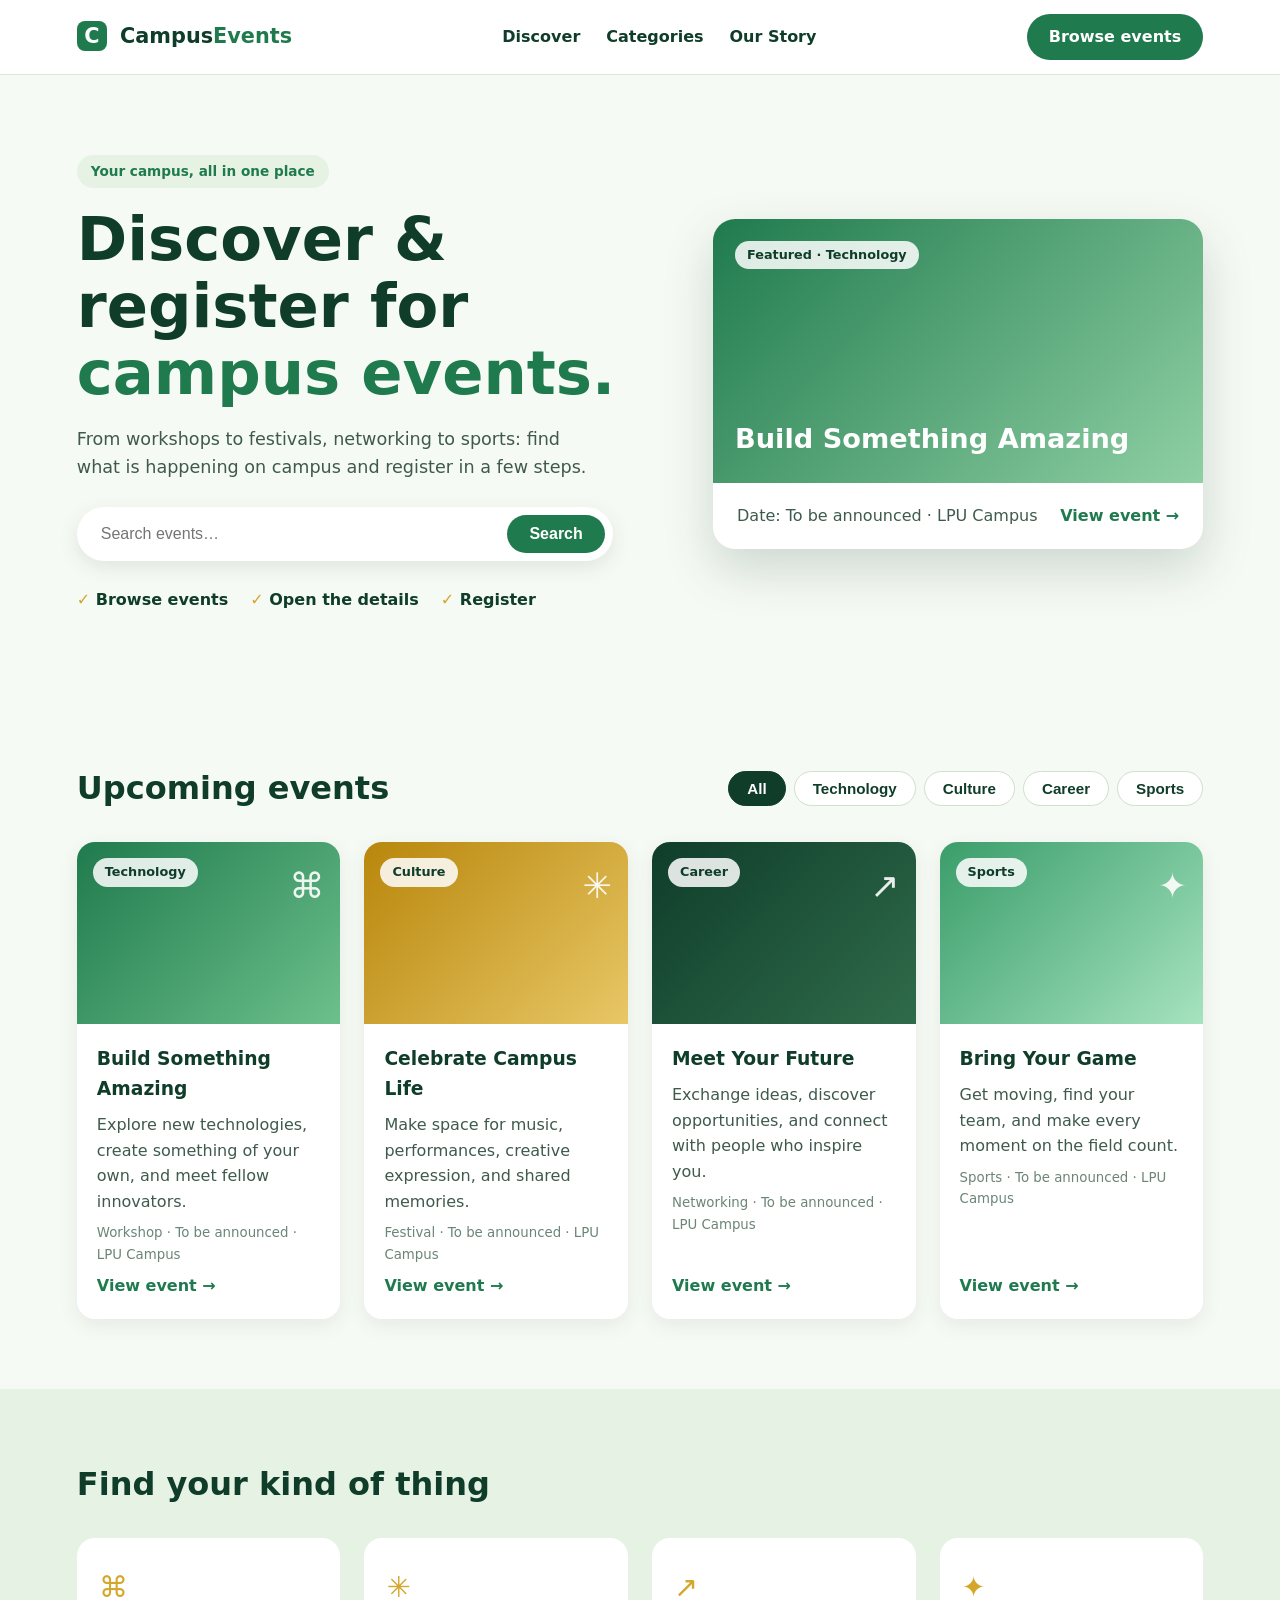
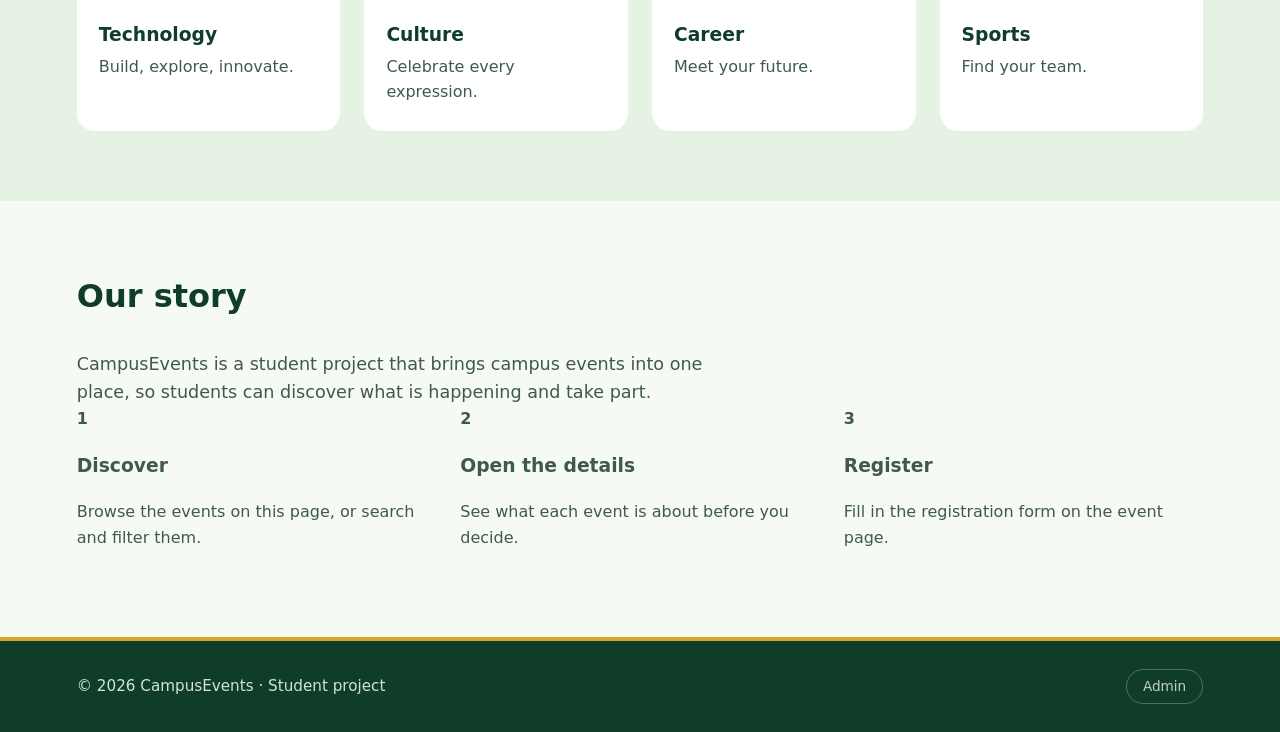
==== commit 5cffa130: "Update homepage and admin pages" ====
--- a/index.html
+++ b/index.html
@@ -135,8 +135,8 @@
 
   <footer class="hm-footer">
     <span>© 2026 CampusEvents · Student project</span>
-  </footer>
-
+     <a href="admin.html" class="hm-admin-link">Admin</a>
+   </footer>
   <script>
     // Search + category filter: show or hide the event cards
     const cards = document.querySelectorAll(".hm-event");
--- a/css/style.css
+++ b/css/style.css
@@ -134,14 +134,43 @@
 .hm-story { max-width: 640px; font-size: 1.1rem; margin: 0; }
 
 /* Footer */
-.hm-footer { background: var(--hm-forest); color: #fff; text-align: center; padding: 28px 6%; }
-
+/* Footer */
+.hm-footer {
+  background: var(--hm-forest);
+  color: #cfe3d6;
+  border-top: 4px solid var(--hm-gold);
+  padding: 28px 6%;
+  display: flex;
+  justify-content: space-between;
+  align-items: center;
+  flex-wrap: wrap;
+  gap: 12px;
+  font-size: 0.95rem;
+}
+
+/* The Admin link: quiet pill button, lights up gold on hover */
+.hm-admin-link {
+  color: #fff;
+  opacity: 0.75;
+  padding: 6px 16px;
+  border: 1px solid rgba(255, 255, 255, 0.35);
+  border-radius: 999px;
+  font-size: 0.85rem;
+  transition: all 0.2s;
+}
+.hm-admin-link:hover {
+  opacity: 1;
+  background: var(--hm-gold);
+  border-color: var(--hm-gold);
+  color: var(--hm-forest);
+}
 /* Phones and small screens: stack the hero */
 @media (max-width: 800px) {
   .hm-hero { grid-template-columns: 1fr; padding: 50px 6%; }
   .hm-points { flex-wrap: wrap; }
 }
 
+<<<<<<< HEAD
 <<<<<<< HEAD
 .experience-circle {
     position: absolute;
@@ -1397,3 +1426,138 @@
 }
 =======
 >>>>>>> 888cb18 (Update homepage HTML and CSS)
+=======
+
+/* ADMIN PAGE CSS--
+/* ===== ADMIN PAGE (admin.html) — every class starts with ad- ===== */
+.admin-page {
+  --ad-forest: #0f3d2a;
+  --ad-green: #1f7a4d;
+  --ad-soft: #e6f2e4;
+  --ad-bg: #f6faf4;
+  --ad-gold: #d4a62a;
+  --ad-text: #3f5a4c;
+  --ad-line: #dbe8d8;
+  --ad-danger: #b3402f;
+  margin: 0;
+  background: var(--ad-bg);
+  color: var(--ad-text);
+  font-family: "Segoe UI", system-ui, sans-serif;
+  line-height: 1.6;
+}
+.admin-page a { text-decoration: none; }
+
+/* Header */
+.ad-header {
+  position: sticky; top: 0; z-index: 10;
+  display: flex; justify-content: space-between; align-items: center; flex-wrap: wrap; gap: 12px;
+  padding: 14px 6%; background: #fff; border-bottom: 1px solid var(--ad-line);
+}
+.ad-logo { font-size: 1.3rem; font-weight: 800; color: var(--ad-forest); }
+.ad-logo b {
+  display: inline-block; width: 30px; height: 30px; line-height: 30px; text-align: center;
+  background: var(--ad-green); color: #fff; border-radius: 8px; margin-right: 6px;
+}
+.ad-logo span { color: var(--ad-green); }
+.ad-nav { display: flex; gap: 26px; }
+.ad-nav a { color: var(--ad-forest); font-weight: 600; }
+.ad-nav a:hover { color: var(--ad-green); }
+.ad-nav .ad-current { color: var(--ad-green); border-bottom: 2px solid var(--ad-gold); }
+
+/* Buttons */
+.ad-btn {
+  display: inline-block; background: var(--ad-green); color: #fff; border: 2px solid var(--ad-green);
+  padding: 10px 24px; border-radius: 999px; font: inherit; font-weight: 700; cursor: pointer;
+}
+.ad-btn:hover { background: var(--ad-forest); border-color: var(--ad-forest); }
+.ad-btn-outline {
+  background: transparent; color: var(--ad-green); border: 2px solid var(--ad-green);
+  padding: 10px 24px; border-radius: 999px; font: inherit; font-weight: 700; cursor: pointer;
+}
+.ad-btn-outline:hover { background: var(--ad-soft); }
+.ad-link { color: var(--ad-green); font-weight: 700; }
+.ad-link:hover { color: var(--ad-gold); }
+
+/* Layout */
+.ad-main { max-width: 1100px; margin: 0 auto; padding: 50px 6% 80px; }
+.ad-intro { margin-bottom: 36px; }
+.ad-pill {
+  display: inline-block; padding: 6px 14px; border-radius: 999px;
+  background: var(--ad-soft); color: var(--ad-green); font-weight: 700; font-size: 0.85rem;
+}
+.ad-intro h1 {
+  font-size: clamp(2.2rem, 5vw, 3.4rem); line-height: 1.1; margin: 16px 0 12px;
+  color: var(--ad-forest); font-weight: 800;
+}
+.ad-intro h1 span { color: var(--ad-green); }
+.ad-intro p { max-width: 560px; font-size: 1.1rem; margin: 0; }
+
+/* Overview cards */
+.ad-overview { display: grid; grid-template-columns: repeat(auto-fit, minmax(210px, 1fr)); gap: 20px; margin-bottom: 36px; }
+.ad-stat {
+  background: #fff; padding: 22px 24px; border-radius: 18px;
+  border-top: 4px solid var(--ad-green); box-shadow: 0 6px 20px rgba(15, 61, 42, 0.08);
+}
+.ad-stat-label { margin: 0; font-size: 0.8rem; text-transform: uppercase; letter-spacing: 1px; font-weight: 700; color: var(--ad-green); }
+.ad-stat-value { margin: 4px 0; font-size: 2.4rem; font-weight: 800; line-height: 1.1; color: var(--ad-forest); }
+.ad-stat-note { font-size: 0.85rem; color: #6b8576; }
+
+/* Panels */
+.ad-panel {
+  background: #fff; padding: 32px; border-radius: 22px; margin-bottom: 32px;
+  box-shadow: 0 10px 30px rgba(15, 61, 42, 0.08); scroll-margin-top: 90px;
+}
+.ad-heading { margin-bottom: 24px; }
+.ad-heading h2 { margin: 0 0 4px; font-size: 1.7rem; color: var(--ad-forest); }
+.ad-heading p { margin: 0; }
+.ad-heading-row { display: flex; justify-content: space-between; align-items: flex-end; flex-wrap: wrap; gap: 12px; }
+
+/* Form */
+.ad-form-grid { display: grid; grid-template-columns: 1fr 1fr; gap: 20px; }
+.ad-full { grid-column: 1 / -1; }
+.ad-field label { display: block; margin-bottom: 6px; font-weight: 700; color: var(--ad-forest); }
+.ad-field input, .ad-field select, .ad-field textarea {
+  width: 100%; box-sizing: border-box; padding: 12px 14px; font: inherit; color: var(--ad-forest);
+  background: #fbfdfb; border: 1px solid #cfe0cb; border-radius: 12px;
+}
+.ad-field input:focus, .ad-field select:focus, .ad-field textarea:focus {
+  outline: none; border-color: var(--ad-green); box-shadow: 0 0 0 3px var(--ad-soft);
+}
+.ad-actions { display: flex; justify-content: flex-end; gap: 12px; flex-wrap: wrap; margin-top: 24px; }
+
+/* Table: scrolls sideways inside its box on phones */
+.ad-table-wrap { overflow-x: auto; }
+.ad-table { width: 100%; min-width: 640px; border-collapse: collapse; }
+.ad-table th {
+  text-align: left; padding: 10px 14px; font-size: 0.8rem; text-transform: uppercase;
+  letter-spacing: 1px; color: var(--ad-green); border-bottom: 2px solid var(--ad-soft);
+}
+.ad-table td { padding: 14px; border-bottom: 1px solid var(--ad-line); vertical-align: middle; }
+.ad-table tbody tr:hover { background: var(--ad-bg); }
+.ad-table strong { display: block; color: var(--ad-forest); }
+.ad-sub { display: block; font-size: 0.85rem; color: #6b8576; }
+.ad-row-actions { display: flex; gap: 8px; }
+.ad-edit, .ad-delete {
+  padding: 6px 16px; border-radius: 999px; font: inherit; font-size: 0.85rem; font-weight: 700;
+  background: transparent; cursor: pointer;
+}
+.ad-edit { color: var(--ad-green); border: 1px solid var(--ad-green); }
+.ad-edit:hover { background: var(--ad-green); color: #fff; }
+.ad-delete { color: var(--ad-danger); border: 1px solid var(--ad-danger); }
+.ad-delete:hover { background: var(--ad-danger); color: #fff; }
+.ad-note { margin: 20px 0 0; padding: 12px 16px; font-size: 0.9rem; background: var(--ad-soft); border-radius: 12px; }
+
+/* Footer */
+.ad-footer {
+  display: flex; justify-content: space-between; align-items: center; flex-wrap: wrap; gap: 12px;
+  background: var(--ad-forest); color: #cfe3d6; border-top: 4px solid var(--ad-gold); padding: 26px 6%;
+}
+.ad-footer a { color: #fff; opacity: 0.85; }
+.ad-footer a:hover { opacity: 1; color: var(--ad-gold); }
+
+@media (max-width: 700px) {
+  .ad-form-grid { grid-template-columns: 1fr; }
+  .ad-panel { padding: 22px; }
+}
+
+>>>>>>> a8765bc (Update homepage and admin pages)
